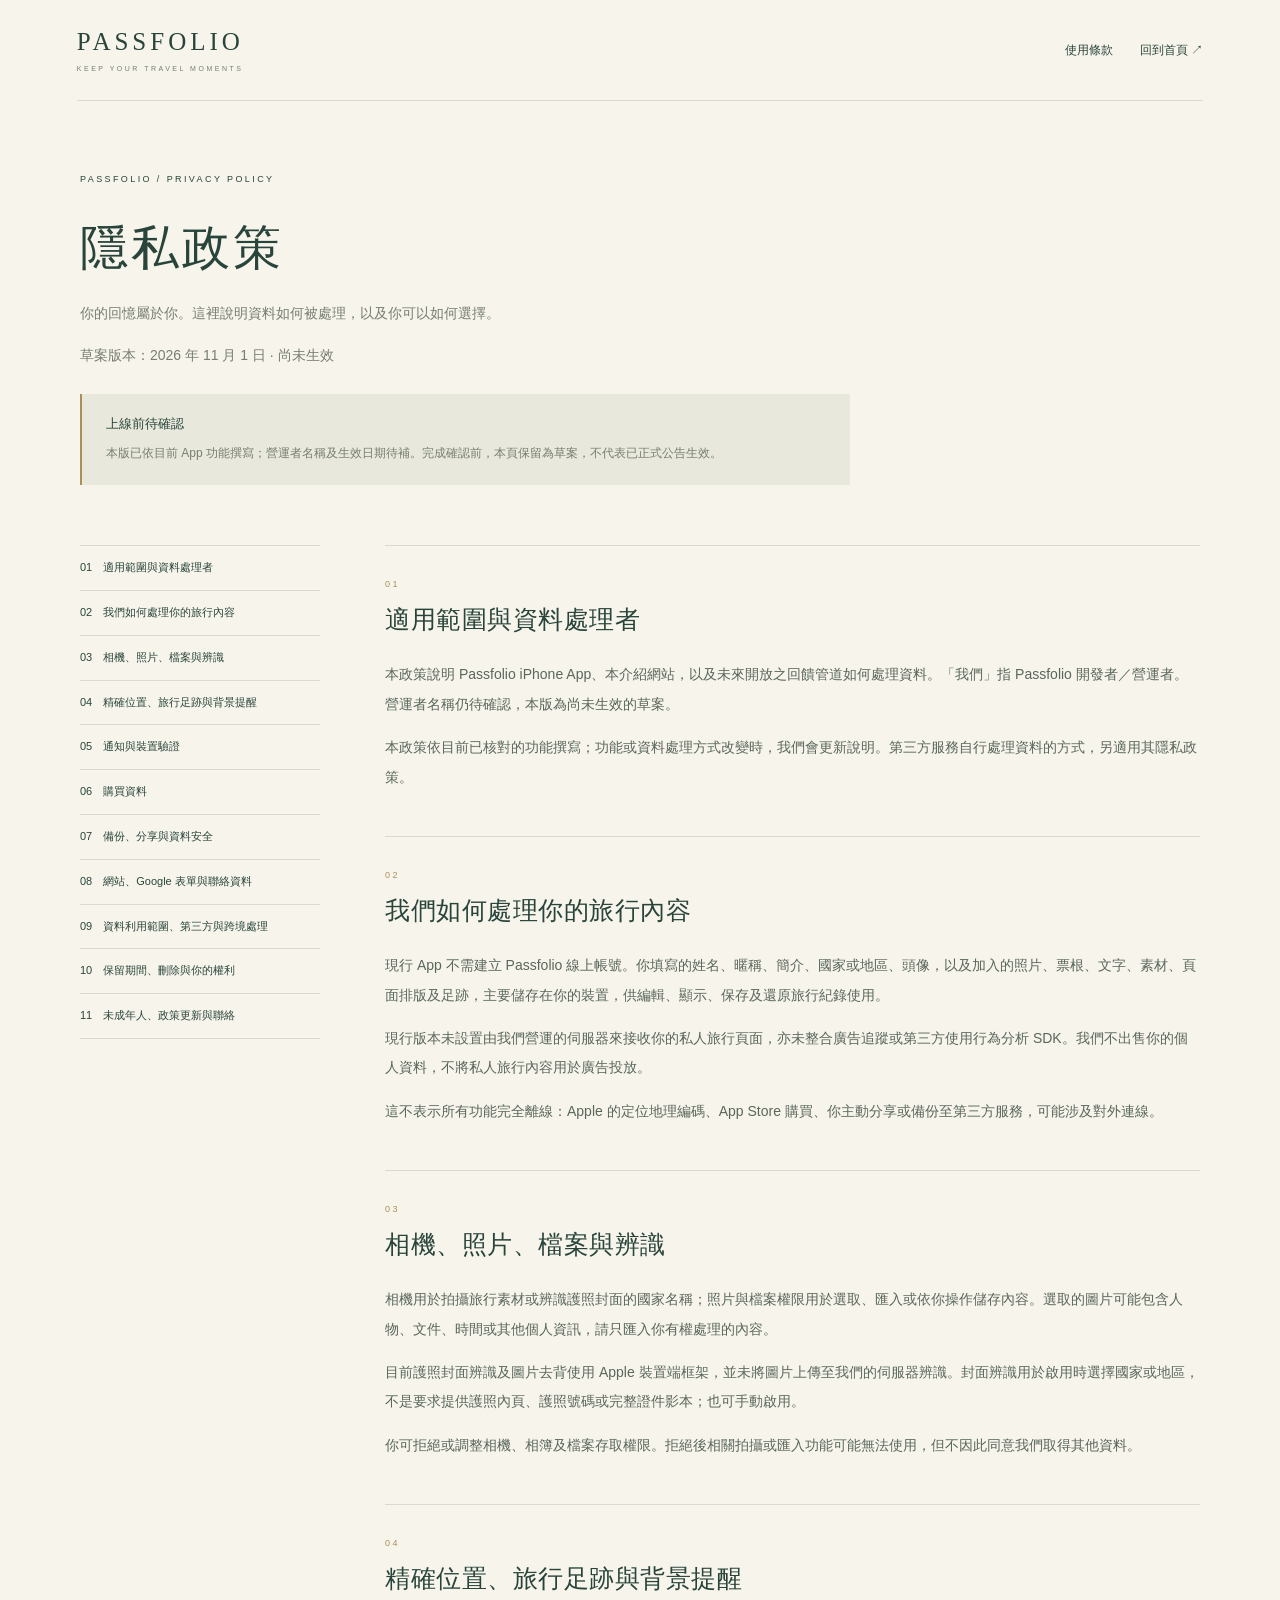
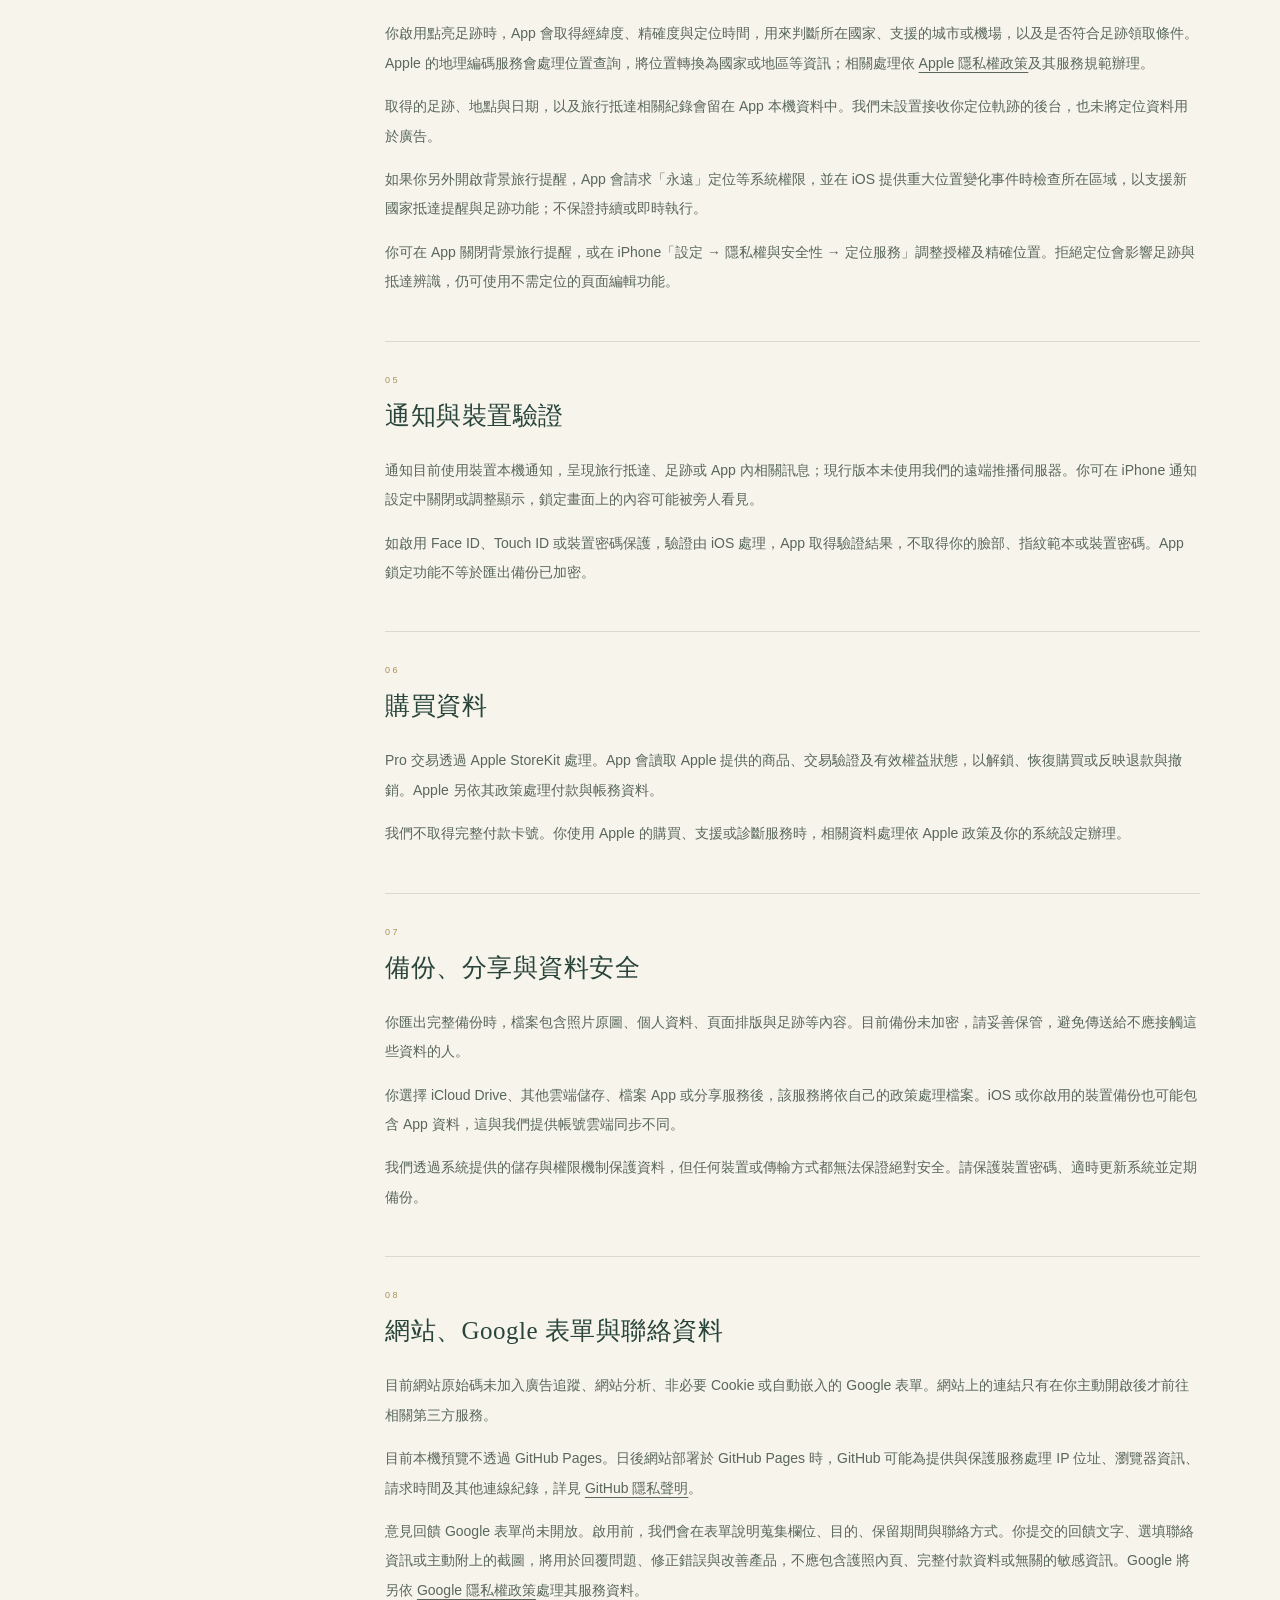
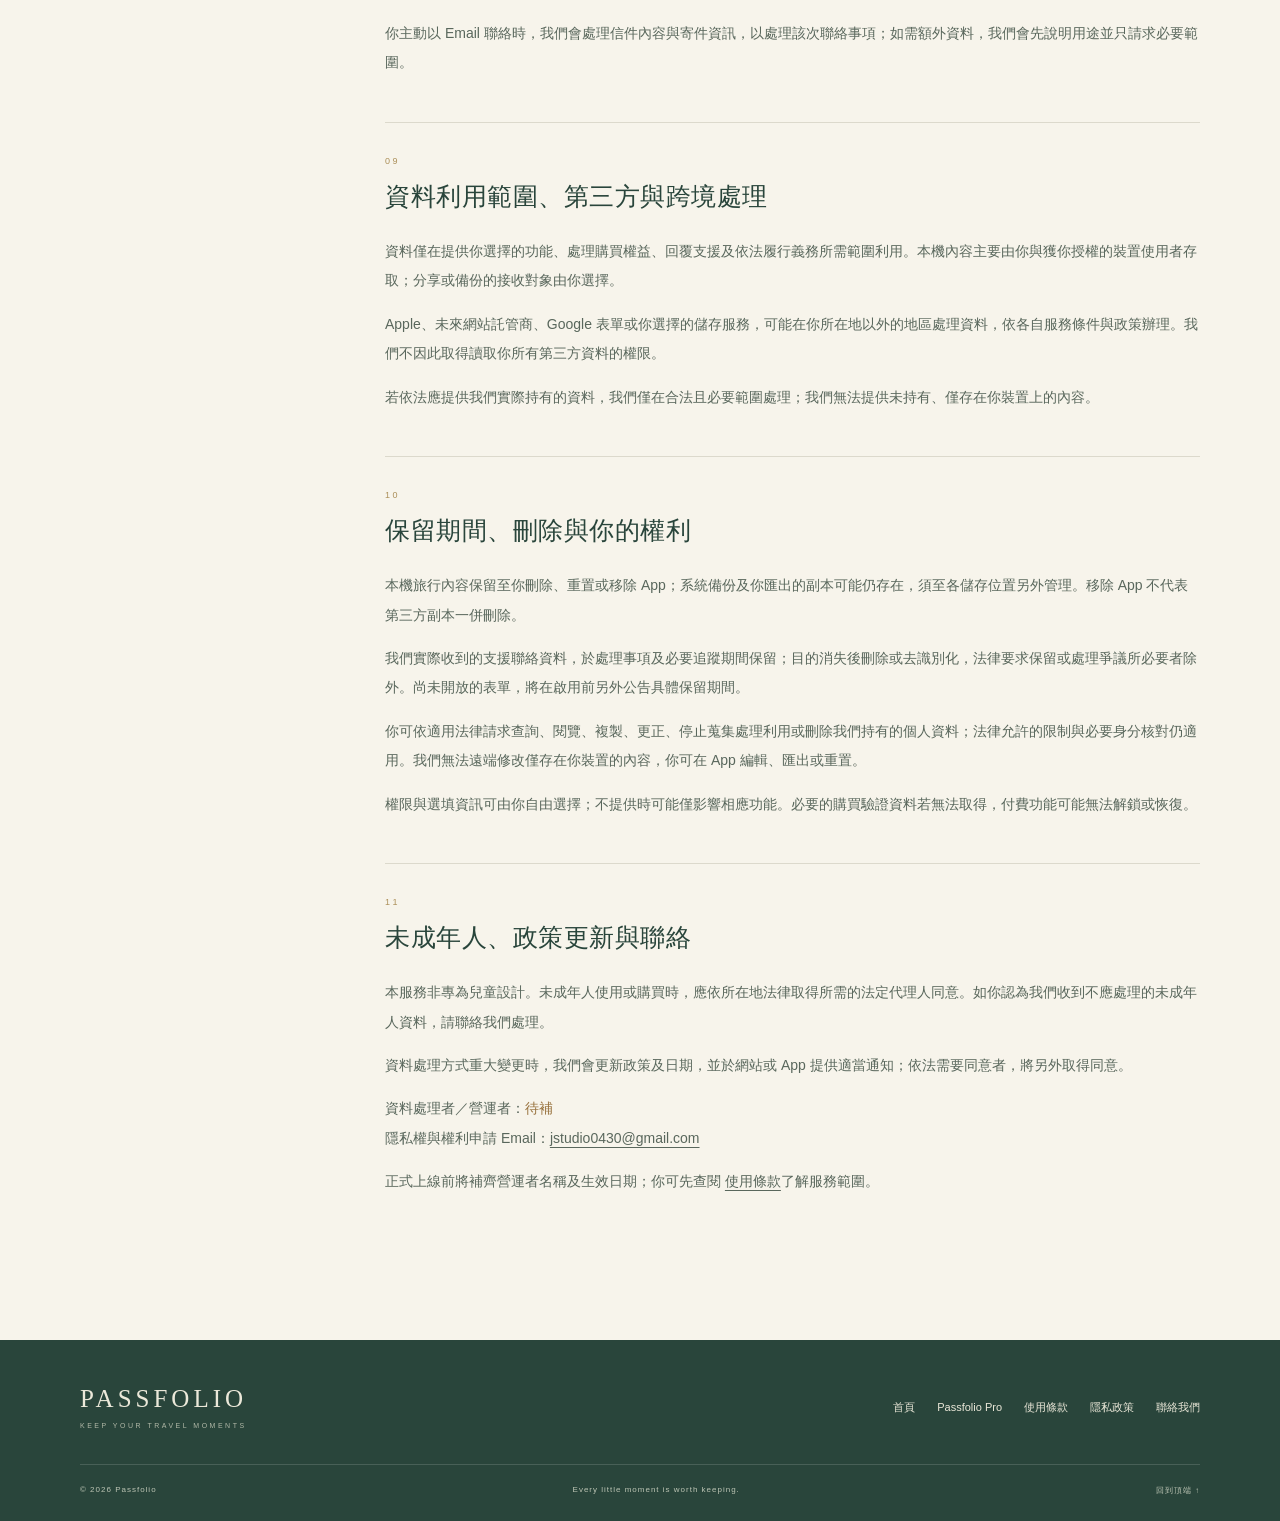
==== privacy.html @ 8fe80a7d "Add files via upload" ====
<!doctype html><html lang="zh-Hant"><head><meta charset="utf-8"><meta name="viewport" content="width=device-width,initial-scale=1"><meta name="robots" content="noindex"><meta name="description" content="你的回憶屬於你。這裡說明資料如何被處理，以及你可以如何選擇。"><title>隱私政策 — Passfolio</title><link rel="icon" href="assets/icon.png"><link rel="stylesheet" href="styles.css"></head><body><a class="skip" href="#main">跳至主要內容</a><header class="site-header"><a class="wordmark" href="index.html">PASSFOLIO<small>KEEP YOUR TRAVEL MOMENTS</small></a><nav aria-label="主要導覽"><a href="terms.html">使用條款</a><a href="index.html">回到首頁 ↗</a></nav></header><main id="main" class="policy wrap"><div class="policy-intro"><p class="eyebrow">PASSFOLIO / PRIVACY POLICY</p><h1>隱私政策</h1><p>你的回憶屬於你。這裡說明資料如何被處理，以及你可以如何選擇。</p><p class="policy-date">草案版本：2026 年 11 月 1 日 · 尚未生效</p><div class="policy-status"><strong>上線前待確認</strong><p>本版已依目前 App 功能撰寫；營運者名稱及生效日期待補。完成確認前，本頁保留為草案，不代表已正式公告生效。</p></div></div><div class="policy-layout"><aside><nav aria-label="本頁目錄"><a href="#s1">01　適用範圍與資料處理者</a><a href="#s2">02　我們如何處理你的旅行內容</a><a href="#s3">03　相機、照片、檔案與辨識</a><a href="#s4">04　精確位置、旅行足跡與背景提醒</a><a href="#s5">05　通知與裝置驗證</a><a href="#s6">06　購買資料</a><a href="#s7">07　備份、分享與資料安全</a><a href="#s8">08　網站、Google 表單與聯絡資料</a><a href="#s9">09　資料利用範圍、第三方與跨境處理</a><a href="#s10">10　保留期間、刪除與你的權利</a><a href="#s11">11　未成年人、政策更新與聯絡</a></nav></aside><div><section id="s1" class="policy-section"><p class="eyebrow">01</p><h2>適用範圍與資料處理者</h2><p>本政策說明 Passfolio iPhone App、本介紹網站，以及未來開放之回饋管道如何處理資料。「我們」指 Passfolio 開發者／營運者。營運者名稱仍待確認，本版為尚未生效的草案。</p><p>本政策依目前已核對的功能撰寫；功能或資料處理方式改變時，我們會更新說明。第三方服務自行處理資料的方式，另適用其隱私政策。</p></section><section id="s2" class="policy-section"><p class="eyebrow">02</p><h2>我們如何處理你的旅行內容</h2><p>現行 App 不需建立 Passfolio 線上帳號。你填寫的姓名、暱稱、簡介、國家或地區、頭像，以及加入的照片、票根、文字、素材、頁面排版及足跡，主要儲存在你的裝置，供編輯、顯示、保存及還原旅行紀錄使用。</p><p>現行版本未設置由我們營運的伺服器來接收你的私人旅行頁面，亦未整合廣告追蹤或第三方使用行為分析 SDK。我們不出售你的個人資料，不將私人旅行內容用於廣告投放。</p><p>這不表示所有功能完全離線：Apple 的定位地理編碼、App Store 購買、你主動分享或備份至第三方服務，可能涉及對外連線。</p></section><section id="s3" class="policy-section"><p class="eyebrow">03</p><h2>相機、照片、檔案與辨識</h2><p>相機用於拍攝旅行素材或辨識護照封面的國家名稱；照片與檔案權限用於選取、匯入或依你操作儲存內容。選取的圖片可能包含人物、文件、時間或其他個人資訊，請只匯入你有權處理的內容。</p><p>目前護照封面辨識及圖片去背使用 Apple 裝置端框架，並未將圖片上傳至我們的伺服器辨識。封面辨識用於啟用時選擇國家或地區，不是要求提供護照內頁、護照號碼或完整證件影本；也可手動啟用。</p><p>你可拒絕或調整相機、相簿及檔案存取權限。拒絕後相關拍攝或匯入功能可能無法使用，但不因此同意我們取得其他資料。</p></section><section id="s4" class="policy-section"><p class="eyebrow">04</p><h2>精確位置、旅行足跡與背景提醒</h2><p>你啟用點亮足跡時，App 會取得經緯度、精確度與定位時間，用來判斷所在國家、支援的城市或機場，以及是否符合足跡領取條件。Apple 的地理編碼服務會處理位置查詢，將位置轉換為國家或地區等資訊；相關處理依 <a href="https://www.apple.com/legal/privacy/">Apple 隱私權政策</a>及其服務規範辦理。</p><p>取得的足跡、地點與日期，以及旅行抵達相關紀錄會留在 App 本機資料中。我們未設置接收你定位軌跡的後台，也未將定位資料用於廣告。</p><p>如果你另外開啟背景旅行提醒，App 會請求「永遠」定位等系統權限，並在 iOS 提供重大位置變化事件時檢查所在區域，以支援新國家抵達提醒與足跡功能；不保證持續或即時執行。</p><p>你可在 App 關閉背景旅行提醒，或在 iPhone「設定 → 隱私權與安全性 → 定位服務」調整授權及精確位置。拒絕定位會影響足跡與抵達辨識，仍可使用不需定位的頁面編輯功能。</p></section><section id="s5" class="policy-section"><p class="eyebrow">05</p><h2>通知與裝置驗證</h2><p>通知目前使用裝置本機通知，呈現旅行抵達、足跡或 App 內相關訊息；現行版本未使用我們的遠端推播伺服器。你可在 iPhone 通知設定中關閉或調整顯示，鎖定畫面上的內容可能被旁人看見。</p><p>如啟用 Face ID、Touch ID 或裝置密碼保護，驗證由 iOS 處理，App 取得驗證結果，不取得你的臉部、指紋範本或裝置密碼。App 鎖定功能不等於匯出備份已加密。</p></section><section id="s6" class="policy-section"><p class="eyebrow">06</p><h2>購買資料</h2><p>Pro 交易透過 Apple StoreKit 處理。App 會讀取 Apple 提供的商品、交易驗證及有效權益狀態，以解鎖、恢復購買或反映退款與撤銷。Apple 另依其政策處理付款與帳務資料。</p><p>我們不取得完整付款卡號。你使用 Apple 的購買、支援或診斷服務時，相關資料處理依 Apple 政策及你的系統設定辦理。</p></section><section id="s7" class="policy-section"><p class="eyebrow">07</p><h2>備份、分享與資料安全</h2><p>你匯出完整備份時，檔案包含照片原圖、個人資料、頁面排版與足跡等內容。目前備份未加密，請妥善保管，避免傳送給不應接觸這些資料的人。</p><p>你選擇 iCloud Drive、其他雲端儲存、檔案 App 或分享服務後，該服務將依自己的政策處理檔案。iOS 或你啟用的裝置備份也可能包含 App 資料，這與我們提供帳號雲端同步不同。</p><p>我們透過系統提供的儲存與權限機制保護資料，但任何裝置或傳輸方式都無法保證絕對安全。請保護裝置密碼、適時更新系統並定期備份。</p></section><section id="s8" class="policy-section"><p class="eyebrow">08</p><h2>網站、Google 表單與聯絡資料</h2><p>目前網站原始碼未加入廣告追蹤、網站分析、非必要 Cookie 或自動嵌入的 Google 表單。網站上的連結只有在你主動開啟後才前往相關第三方服務。</p><p>目前本機預覽不透過 GitHub Pages。日後網站部署於 GitHub Pages 時，GitHub 可能為提供與保護服務處理 IP 位址、瀏覽器資訊、請求時間及其他連線紀錄，詳見 <a href="https://docs.github.com/en/site-policy/privacy-policies/github-general-privacy-statement">GitHub 隱私聲明</a>。</p><p>意見回饋 Google 表單尚未開放。啟用前，我們會在表單說明蒐集欄位、目的、保留期間與聯絡方式。你提交的回饋文字、選填聯絡資訊或主動附上的截圖，將用於回覆問題、修正錯誤與改善產品，不應包含護照內頁、完整付款資料或無關的敏感資訊。Google 將另依 <a href="https://policies.google.com/privacy">Google 隱私權政策</a>處理其服務資料。</p><p>你主動以 Email 聯絡時，我們會處理信件內容與寄件資訊，以處理該次聯絡事項；如需額外資料，我們會先說明用途並只請求必要範圍。</p></section><section id="s9" class="policy-section"><p class="eyebrow">09</p><h2>資料利用範圍、第三方與跨境處理</h2><p>資料僅在提供你選擇的功能、處理購買權益、回覆支援及依法履行義務所需範圍利用。本機內容主要由你與獲你授權的裝置使用者存取；分享或備份的接收對象由你選擇。</p><p>Apple、未來網站託管商、Google 表單或你選擇的儲存服務，可能在你所在地以外的地區處理資料，依各自服務條件與政策辦理。我們不因此取得讀取你所有第三方資料的權限。</p><p>若依法應提供我們實際持有的資料，我們僅在合法且必要範圍處理；我們無法提供未持有、僅存在你裝置上的內容。</p></section><section id="s10" class="policy-section"><p class="eyebrow">10</p><h2>保留期間、刪除與你的權利</h2><p>本機旅行內容保留至你刪除、重置或移除 App；系統備份及你匯出的副本可能仍存在，須至各儲存位置另外管理。移除 App 不代表第三方副本一併刪除。</p><p>我們實際收到的支援聯絡資料，於處理事項及必要追蹤期間保留；目的消失後刪除或去識別化，法律要求保留或處理爭議所必要者除外。尚未開放的表單，將在啟用前另外公告具體保留期間。</p><p>你可依適用法律請求查詢、閱覽、複製、更正、停止蒐集處理利用或刪除我們持有的個人資料；法律允許的限制與必要身分核對仍適用。我們無法遠端修改僅存在你裝置的內容，你可在 App 編輯、匯出或重置。</p><p>權限與選填資訊可由你自由選擇；不提供時可能僅影響相應功能。必要的購買驗證資料若無法取得，付費功能可能無法解鎖或恢復。</p></section><section id="s11" class="policy-section"><p class="eyebrow">11</p><h2>未成年人、政策更新與聯絡</h2><p>本服務非專為兒童設計。未成年人使用或購買時，應依所在地法律取得所需的法定代理人同意。如你認為我們收到不應處理的未成年人資料，請聯絡我們處理。</p><p>資料處理方式重大變更時，我們會更新政策及日期，並於網站或 App 提供適當通知；依法需要同意者，將另外取得同意。</p><p>資料處理者／營運者：<strong class="pending">待補</strong><br>隱私權與權利申請 Email：<a href="mailto:jstudio0430@gmail.com">jstudio0430@gmail.com</a></p><p>正式上線前將補齊營運者名稱及生效日期；你可先查閱 <a href="terms.html">使用條款</a>了解服務範圍。</p></section></div></div></main><footer><div class="footer-top wrap"><a class="wordmark" href="index.html">PASSFOLIO<small>KEEP YOUR TRAVEL MOMENTS</small></a><nav aria-label="頁尾導覽"><a href="index.html">首頁</a><a href="pro.html">Passfolio Pro</a><a href="terms.html">使用條款</a><a href="privacy.html">隱私政策</a><a href="mailto:jstudio0430@gmail.com">聯絡我們</a></nav></div><div class="footer-bottom wrap"><span>© 2026 Passfolio</span><span>Every little moment is worth keeping.</span><a href="#">回到頂端 ↑</a></div></footer></body></html>
---- styles.css ----
:root{--paper:#f7f4eb;--ink:#29453b;--muted:#777e72;--gold:#ac905a;--line:#dcd9cc;--wash:#e8e8dc}*{box-sizing:border-box}html{scroll-behavior:smooth;scroll-padding-top:30px}body{margin:0;background:var(--paper);color:var(--ink);font-family:-apple-system,BlinkMacSystemFont,"PingFang TC","Noto Sans TC",sans-serif;-webkit-font-smoothing:antialiased}a{color:inherit;text-decoration:none}button{font:inherit;cursor:pointer}a:focus-visible,button:focus-visible{outline:2px solid var(--gold);outline-offset:6px}img{max-width:100%;display:block}h1,h2,h3,p{margin-top:0}h1,h2{font-family:"Songti TC","Noto Serif TC",serif;font-weight:500}h1{font-size:clamp(42px,4.8vw,68px);line-height:1.5;letter-spacing:3px;margin-bottom:25px}h2{font-size:40px;line-height:1.6;letter-spacing:2px}h3{font-size:19px;line-height:1.6;font-weight:500}p{line-height:2}.wrap{width:min(1120px,88%);margin-inline:auto}.site-header{width:min(1280px,88%);margin:auto;padding:28px 0;display:flex;justify-content:space-between;align-items:center;border-bottom:1px solid var(--line);gap:20px}.wordmark{font:25px Georgia,serif;letter-spacing:4px;white-space:nowrap}.wordmark small{display:block;font:7px Arial;letter-spacing:2.5px;margin-top:9px;color:var(--muted)}nav{display:flex;gap:27px;align-items:center;font-size:12px}.pill{border:1px solid #a3ad9b;border-radius:30px;padding:12px 19px}.gold{color:var(--gold)}.hero{display:grid;grid-template-columns:1.03fr 1fr;gap:45px;align-items:center;min-height:760px;padding-block:55px 75px}.eyebrow{font-size:9px;font-weight:500;letter-spacing:2.4px;line-height:1.8;margin-bottom:25px}.underline{position:relative;white-space:nowrap}.underline:after{content:"";position:absolute;left:0;right:0;bottom:-1px;height:8px;border-top:1px solid var(--gold);border-bottom:1px solid #ac905a55;border-radius:50%;transform:rotate(-2deg)}.lead{font-size:18px;line-height:1.9;letter-spacing:.7px;margin-bottom:20px}.body-copy{font-size:13px;color:var(--muted);line-height:2.1}.hero-actions{display:flex;align-items:center;gap:25px;margin-top:30px}.button{display:inline-flex;gap:25px;justify-content:center;align-items:center;background:var(--ink);color:#fcf8e9;border:1px solid #516b59;border-radius:8px;padding:17px 25px;font-size:14px;transition:transform .2s,background .2s}.button:hover{background:#3a5b4b;transform:translateY(-2px)}.quiet-link{font-size:12px;color:var(--muted)}.fine{font-size:8px;letter-spacing:1px;color:var(--muted);margin-top:20px}.hero-visual{position:relative;min-height:620px;display:flex;align-items:center;justify-content:center}.arch{position:absolute;inset:40px 10px 45px;background:#e5e6d9;border-radius:48% 48% 4px 4px}.hero-phone{position:relative;width:245px;border-radius:33px;overflow:hidden;border:5px solid #4e584c;box-shadow:17px 30px 40px #293c2e22;transform:rotate(5deg)}.hero-phone img{width:100%}.memory-note{position:absolute;background:#fcf9ee;box-shadow:0 15px 25px #293c2e16;padding:22px;bottom:60px;left:-15px;transform:rotate(-9deg)}.memory-note:before{content:"";position:absolute;background:#d6c4a480;width:70px;height:20px;top:-10px;left:48px;transform:rotate(4deg)}.memory-note>span{font-size:7px;letter-spacing:2px;color:var(--gold)}.memory-note p{font-family:"Songti TC",serif;line-height:1.8;font-size:20px;margin:14px 0}.memory-note small{font-size:6px;letter-spacing:1.2px;color:var(--muted)}.souvenir-stamp{position:absolute;right:-20px;top:65px;border:3px double #9c745c;outline:1px dashed #9c745c;outline-offset:5px;border-radius:50%;width:126px;height:126px;display:flex;flex-direction:column;align-items:center;justify-content:center;transform:rotate(15deg);color:#9c745c;background:#f7f4ebdf;font-size:27px}.souvenir-stamp b{font:9px Georgia;margin:6px 0;letter-spacing:1px}.souvenir-stamp small{font-size:6px;letter-spacing:1px}.handwritten{font:italic 19px Georgia;color:#8a8469;transform:rotate(-7deg)}.hero-visual>.handwritten{position:absolute;bottom:-5px;right:5px}.ribbon{display:flex;justify-content:space-between;gap:20px;border-block:1px solid var(--line);padding:23px 6%;font-size:9px;letter-spacing:1.6px;color:var(--muted)}.story{text-align:center;padding-block:100px 60px}.story h2{margin-bottom:25px}.story>p:not(.eyebrow){font-size:13px;color:var(--muted);line-height:2.2}.story-star{color:var(--gold);display:block;font-size:33px;margin:30px 0}.features{padding-block:30px 90px}.section-heading{text-align:center;margin-bottom:60px}.section-heading h2{margin-bottom:15px}.feature-editor{display:grid;grid-template-columns:1fr 1fr;gap:95px;align-items:center}.screenshot-stage{position:relative;min-height:630px;background:var(--wash);display:flex;justify-content:center;align-items:center;border-radius:50% 50% 4px 4px}.phone{width:245px;border:5px solid #4e584c;overflow:hidden;border-radius:32px;box-shadow:16px 25px 35px #293c2e20;transform:rotate(-5deg)}.stage-label{position:absolute;top:30px;font-size:7px;letter-spacing:2px;color:var(--muted)}.screenshot-stage .handwritten{position:absolute;bottom:24px;right:-15px}.feature-list article{display:flex;gap:23px;border-top:1px solid var(--line);padding:25px 0}.feature-icon{font:22px Georgia;width:30px;flex-shrink:0;color:var(--gold)}.feature-list .eyebrow{font-size:7px;margin-bottom:8px}.feature-list h3{margin-bottom:10px}.feature-list article p:last-child{font-size:12px;line-height:2;color:var(--muted);margin:0}.footprints{background:#e9eadd;padding:80px 0}.footprint-layout{display:grid;grid-template-columns:1fr 1fr;gap:65px;align-items:center}.footprint-layout h2{margin-bottom:25px}.place-types{display:flex;gap:25px;font-size:12px;margin:25px 0}.footnote{font-size:9px;color:var(--muted)}.footprint-art{min-height:380px;position:relative}.route-line{position:absolute;inset:25px;border:1px dashed #a8ad94;border-radius:50%;transform:rotate(-30deg)}.place-stamp{position:absolute;border:3px double currentColor;border-radius:12px;padding:20px 25px;display:grid;gap:9px;text-align:center;background:#f7f4ebaa}.place-stamp small{font-size:7px;letter-spacing:2px}.place-stamp b{font:26px Georgia;letter-spacing:4px}.place-stamp span{font-size:9px}.country{color:#557666;top:10px;left:10px;transform:rotate(-9deg)}.city{color:#a5765c;bottom:15px;left:40px;transform:rotate(7deg)}.airport-ticket{position:absolute;right:0;top:125px;background:#e2dced;box-shadow:5px 9px 15px #34423512;border-radius:9px;padding:17px 23px;transform:rotate(12deg);width:215px}.airport-ticket>span{font-size:7px;letter-spacing:1px}.airport-ticket>b{font:bold 53px Arial;display:block;letter-spacing:4px;margin:10px 0}.airport-ticket p{font-size:10px;margin:0}.barcode{position:absolute;width:30px;height:60px;right:20px;top:43px;background:repeating-linear-gradient(90deg,#253a30 0 1px,transparent 1px 3px,#253a30 3px 5px,transparent 5px 6px)}.demo-label{position:absolute;bottom:-15px;right:0;font-size:8px;color:var(--muted)}.pro-teaser{padding-block:95px;display:grid;grid-template-columns:1fr 1fr;gap:95px;align-items:center}.text-link{display:inline-block;font-size:13px;border-bottom:1px solid var(--ink);padding:10px 0}.text-link>span{margin-left:30px}.pro-summary{padding:40px;background:#efebdf;border:1px solid #ded4ba;border-radius:6px;position:relative}.big-star{position:absolute;right:30px;top:25px;color:var(--gold);font-size:48px}.pro-summary h3{font:30px Georgia}.pro-summary ul{list-style:none;margin:25px 0;padding:0}.pro-summary li{border-top:1px solid #d8d0bb;padding:17px 0;font-size:13px}.pro-summary li>span{font:italic 12px Georgia;color:var(--gold);margin-right:20px}.pro-summary>p{font-size:10px;color:var(--muted);margin:0}.closing-quote{text-align:center;padding:60px 15px;background:#eeeee4}.closing-quote p{font:25px/2 "Songti TC",serif;letter-spacing:2px}.closing-quote>span{font-size:8px;letter-spacing:3px;color:var(--muted)}.download{text-align:center;padding-block:80px}.download>img{width:90px;margin:0 auto 25px}.download h2{margin-bottom:20px}.download>p:not(.eyebrow):not(.fine){font-size:13px;color:var(--muted)}.store-button{gap:20px;text-align:left}.store-button small{display:block;font-size:9px;letter-spacing:.5px;margin-bottom:7px}.feedback{display:flex;justify-content:space-between;align-items:center;gap:30px;border-block:1px solid var(--line);padding-block:35px;margin-bottom:65px}.feedback .eyebrow{margin-bottom:12px}.feedback h3{margin-bottom:10px}.feedback p:last-child{font-size:12px;color:var(--muted);margin-bottom:0}.feedback>.text-link{white-space:nowrap}footer{background:var(--ink);color:#ebe8d9;padding-block:45px 25px}.footer-top{display:flex;justify-content:space-between;align-items:center;gap:25px}.footer-top .wordmark small{color:#b2b9a8}.footer-top nav{font-size:11px;gap:22px}.footer-bottom{border-top:1px solid #ffffff25;margin-top:35px;padding-top:20px;display:flex;justify-content:space-between;gap:20px;font-size:8px;letter-spacing:1px;color:#bdc5b5}.skip{position:absolute;left:20px;top:-60px;background:var(--ink);color:white;padding:12px;z-index:10}.skip:focus{top:10px}dialog{background:var(--paper);color:var(--ink);border:1px solid var(--line);border-radius:12px;max-width:450px;width:calc(100% - 40px);padding:40px}dialog::backdrop{background:#20392d77;backdrop-filter:blur(5px)}dialog h2{font-size:26px}dialog>p:not(.eyebrow){font-size:13px;color:var(--muted)}.dialog-close{position:absolute;top:10px;right:15px;border:0;background:none;font-size:27px;color:var(--ink)}.pro-hero{display:grid;grid-template-columns:1.1fr 1fr;gap:80px;align-items:center;padding-block:80px}.pro-hero h1{font-size:55px}.pro-visual{padding:40px 0;background:var(--wash);border-radius:48% 48% 6px 6px;display:flex;justify-content:center}.pro-visual .phone{width:235px;transform:rotate(4deg)}.pro-details{padding-block:40px 80px}.pro-details article{display:grid;grid-template-columns:70px 1fr 1fr;border-top:1px solid var(--line);padding:35px 0;gap:30px}.pro-details article>span{font:italic 25px Georgia;color:var(--gold)}.pro-details h2{font-size:26px}.pro-details p{font-size:13px;color:var(--muted)}.comparison{padding-bottom:80px}.comparison h2{font-size:31px}.table-scroll{overflow-x:auto}table{width:100%;border-collapse:collapse;min-width:480px;text-align:left;font-size:13px}th,td{padding:20px;border-bottom:1px solid var(--line)}th{font-weight:500;background:var(--wash)}td:last-child{color:var(--ink);background:#ece8da66}.plan-note{font-size:11px;color:var(--muted);margin-top:20px}.legal{max-width:780px;padding-block:80px 120px;min-height:65vh}.legal h1{font-size:43px}.legal h2{font-size:24px}.legal p{font-size:14px;color:var(--muted)}.legal .status{padding:20px;background:var(--wash);border-left:2px solid var(--gold);margin-bottom:35px}
@media(max-width:1000px){nav{gap:16px}.site-header nav>a:first-child{display:none}.hero{gap:25px}.hero-phone{width:215px}.hero-visual{min-height:565px}.memory-note{left:-10px;padding:18px}.souvenir-stamp{right:-10px;width:110px;height:110px}.feature-editor,.pro-teaser{gap:50px}.screenshot-stage{min-height:580px}.phone{width:220px}.footprint-layout{gap:30px}.pro-hero{gap:40px}}
@media(max-width:700px){.wrap,.site-header{width:86%}.site-header{padding-block:23px}.wordmark{font-size:20px;letter-spacing:3px}.wordmark small{font-size:6px;letter-spacing:1.4px}.site-header nav>a{display:none}.site-header nav>a[href="pro.html"],.site-header nav>a[href="index.html"]{display:block;font-size:11px}.site-header nav .pill{display:block;padding:9px 12px;font-size:10px}.hero{display:flex;flex-direction:column;padding-block:50px 30px;gap:15px}.hero-copy{width:100%}h1{font-size:43px;letter-spacing:1px;margin-bottom:25px}.eyebrow{font-size:8px;letter-spacing:1.6px;margin-bottom:22px}.lead{font-size:16px}.body-copy{font-size:12px}.hero-actions{gap:23px}.hero-visual{width:100%;min-height:570px;margin-top:10px}.hero-phone{width:216px}.arch{inset:30px 0 35px}.memory-note{bottom:48px;left:-9px;padding:17px}.memory-note p{font-size:17px}.memory-note>span{font-size:6px}.memory-note small{font-size:5px}.souvenir-stamp{right:-9px;top:46px;width:93px;height:93px}.souvenir-stamp b{font-size:7px}.souvenir-stamp small{font-size:5px}.hero-visual>.handwritten{font-size:16px;bottom:-4px;right:0}.ribbon{padding:20px 7%;font-size:8px;line-height:1.7;gap:15px}.ribbon span:last-child{display:none}.ribbon span:first-child{max-width:120px}.story{padding-block:65px 30px}h2{font-size:31px}.story>p:not(.eyebrow){font-size:12px}.feature-editor{grid-template-columns:1fr;gap:40px}.features{padding-block:20px 60px}.section-heading{margin-bottom:35px}.screenshot-stage{min-height:580px}.screenshot-stage .handwritten{right:0;font-size:17px}.feature-list article{padding:25px 0;gap:20px}.feature-list h3{font-size:18px}.footprints{padding:60px 0}.footprint-layout{grid-template-columns:1fr;gap:35px}.footprint-art{min-height:345px}.place-stamp{padding:17px 20px}.place-stamp b{font-size:22px}.country{left:0}.city{left:5px}.airport-ticket{right:0;top:120px;width:190px;padding:15px}.airport-ticket>b{font-size:47px}.barcode{right:14px;width:25px;height:50px}.place-types{gap:22px;font-size:11px}.pro-teaser{padding-block:65px;grid-template-columns:1fr;gap:35px}.pro-summary{padding:30px}.closing-quote p{font-size:20px;letter-spacing:1px}.download{padding-block:65px}.download>p:not(.eyebrow):not(.fine){font-size:12px}.feedback{align-items:flex-start;flex-direction:column;gap:15px;margin-bottom:45px}.feedback h3{font-size:17px}.feedback p:last-child{font-size:11px}.footer-top{align-items:flex-start;flex-direction:column;gap:25px}.footer-top nav{font-size:10px;gap:18px;flex-wrap:wrap}.footer-bottom{flex-wrap:wrap;font-size:7px}.footer-bottom>span:nth-child(2){display:none}.pro-hero{grid-template-columns:1fr;gap:35px;padding-block:50px}.pro-hero h1{font-size:41px}.pro-visual{padding-block:35px}.pro-details{padding-block:20px 50px}.pro-details article{grid-template-columns:35px 1fr;gap:12px;padding-block:25px}.pro-details article>p{grid-column:2;margin:0}.pro-details h2{font-size:24px;margin-bottom:5px}.comparison h2{font-size:27px}.legal{padding-block:50px 80px}.legal h1{font-size:35px}}
@media(prefers-reduced-motion:reduce){html{scroll-behavior:auto}*{transition:none!important}}
.footprint-art{overflow:hidden}
@media(max-width:700px){.site-header nav .pill{display:none}.site-header nav{flex-shrink:0}.site-header nav>a[href="pro.html"]{white-space:nowrap}.hero-visual>.handwritten{font-size:15px}}
.policy{padding-block:70px 100px}.policy-intro{max-width:770px;margin-bottom:60px}.policy-intro h1{font-size:48px;margin-bottom:15px}.policy-intro>p:not(.eyebrow){font-size:14px;color:var(--muted)}.policy-intro .policy-date{font-size:11px}.policy-status{background:var(--wash);padding:20px 24px;border-left:2px solid var(--gold);margin-top:25px}.policy-status>strong{font-size:13px;font-weight:500}.policy-status>p{font-size:12px;color:var(--muted);margin:8px 0 0}.policy-layout{display:grid;grid-template-columns:240px minmax(0,1fr);gap:65px}.policy-layout aside nav{position:sticky;top:30px;display:flex;align-items:stretch;flex-direction:column;gap:0;border-top:1px solid var(--line)}.policy-layout aside a{font-size:11px;padding:12px 0;border-bottom:1px solid var(--line);line-height:1.8}.policy-section{border-top:1px solid var(--line);padding:30px 0;scroll-margin-top:25px}.policy-section .eyebrow{color:var(--gold);margin-bottom:8px}.policy-section h2{font-size:25px;letter-spacing:.5px;margin-bottom:20px}.policy-section>p:not(.eyebrow){font-size:14px;line-height:2.1;color:#59675c;overflow-wrap:anywhere}.policy-section a{text-decoration:underline;text-underline-offset:4px}.pending{color:#98723e;font-weight:500}@media(max-width:800px){.policy-layout{grid-template-columns:1fr;gap:30px}.policy-layout aside nav{position:static;display:grid;grid-template-columns:1fr 1fr;column-gap:20px}.policy{padding-block:45px 70px}.policy-intro{margin-bottom:35px}.policy-intro h1{font-size:38px}.policy-section h2{font-size:23px}.policy-section>p:not(.eyebrow){font-size:13px}.policy .policy-status{padding:18px}.policy-layout aside a{font-size:10px}}@media print{.site-header,.policy-layout aside,footer,.skip{display:none}.policy-layout{display:block}.policy{width:100%;padding:0}.policy-section{break-inside:avoid}.policy-section a{color:inherit}}
/* Product reading hierarchy: concise content, consistent actions. */
.product-home h1{font-size:54px;line-height:1.45;letter-spacing:2px}.product-home h2{font-size:32px;line-height:1.5;letter-spacing:1px}.product-home h3{font-size:21px}.product-home .lead{font-size:18px;line-height:1.9}.product-home .body-copy,.feature-overview p{font-size:16px;line-height:1.9}.product-label{font-size:14px;color:#657363;letter-spacing:.7px;margin-bottom:18px}.availability{font-size:13px;color:var(--muted);margin-top:17px}.secondary-button{display:inline-flex;align-items:center;justify-content:center;gap:12px;border:1px solid #8e9e8d;border-radius:8px;padding:15px 21px;font-size:14px;line-height:1.5;background:#ffffff30;color:var(--ink);transition:background .2s,transform .2s}.secondary-button:hover{background:#e7e9dd;transform:translateY(-2px)}.product-home .button{font-size:15px;padding:16px 23px}.product-home .site-header nav>a:not(.pill),.product-home footer nav a,.product-home .footer-bottom>a{text-decoration:underline;text-underline-offset:5px}.product-home .hero{min-height:670px;padding-block:35px 45px}.product-home .hero-visual{min-height:560px}.product-home .hero-phone{width:220px}.product-home .hero-actions{gap:12px;flex-wrap:wrap}.product-home .features{padding-block:55px 70px;border-top:1px solid var(--line)}.product-home .section-heading{text-align:left;margin-bottom:30px}.feature-overview{display:grid;grid-template-columns:repeat(3,1fr);gap:30px;margin-bottom:65px}.feature-overview article{padding:24px 0 16px;border-top:2px solid #aab39c}.feature-overview article>span{font:italic 16px Georgia;color:var(--gold)}.feature-overview h3{margin:15px 0 12px}.feature-overview p{color:var(--muted);margin-bottom:0}.product-home .feature-editor{gap:70px}.product-home .screenshot-stage{min-height:570px}.product-home .feature-list .detail-title{font-size:29px;line-height:1.6;font-family:"Songti TC",serif;font-weight:500}.simple-list{padding-left:20px;font-size:15px;line-height:2.3;color:#596b5c}.product-home .footnote,.product-home .demo-label{font-size:12px}.product-home .place-types{font-size:15px}.product-home .pro-teaser{gap:60px;padding-block:70px}.product-home .pro-summary h3{font-size:26px}.product-home .pro-summary li{font-size:16px}.product-home .pro-summary>p{font-size:13px}.product-home .download{padding-block:65px}.product-home .download>p:not(.eyebrow):not(.fine){font-size:16px}.product-home .fine{font-size:12px;letter-spacing:0}.product-home .store-button small{font-size:12px}.product-home .feedback p:last-child{font-size:15px}.product-home footer nav{font-size:13px}.product-home .footer-bottom{font-size:11px}.product-home .wordmark small{display:none}
@media(max-width:1000px){.feature-overview{gap:20px}.feature-overview h3{font-size:19px}.feature-overview p{font-size:14px}.product-home .hero h1{font-size:46px}}
@media(max-width:700px){.product-home h1,.product-home .hero h1{font-size:40px}.product-home h2{font-size:28px}.product-home .lead{font-size:16px}.product-home .body-copy{font-size:15px}.product-home .hero{padding-top:35px;padding-bottom:25px;gap:0}.product-home .hero-visual{min-height:540px}.product-home .hero-phone{width:205px}.product-home .features{padding-top:40px}.feature-overview{grid-template-columns:1fr;gap:0;margin-bottom:40px}.feature-overview article{padding:21px 0;display:grid;grid-template-columns:30px 1fr;gap:5px 10px;border-top:1px solid var(--line)}.feature-overview h3{font-size:20px;margin:0}.feature-overview article>span{padding-top:5px}.feature-overview p{grid-column:2;font-size:15px;line-height:1.8}.feature-overview p br{display:none}.product-home .feature-editor{gap:35px}.product-home .feature-list .detail-title{font-size:26px}.product-home .simple-list{font-size:14px}.product-home .pro-teaser{gap:30px}.product-home .download>p:not(.eyebrow):not(.fine){font-size:15px}.product-home .feedback p:last-child{font-size:14px}.product-home .footer-top nav{font-size:12px}.product-home .footer-bottom{font-size:10px}.product-home .hero-actions .button,.product-home .hero-actions .secondary-button{font-size:14px;padding:14px 16px}.product-home .memory-note{bottom:40px}}
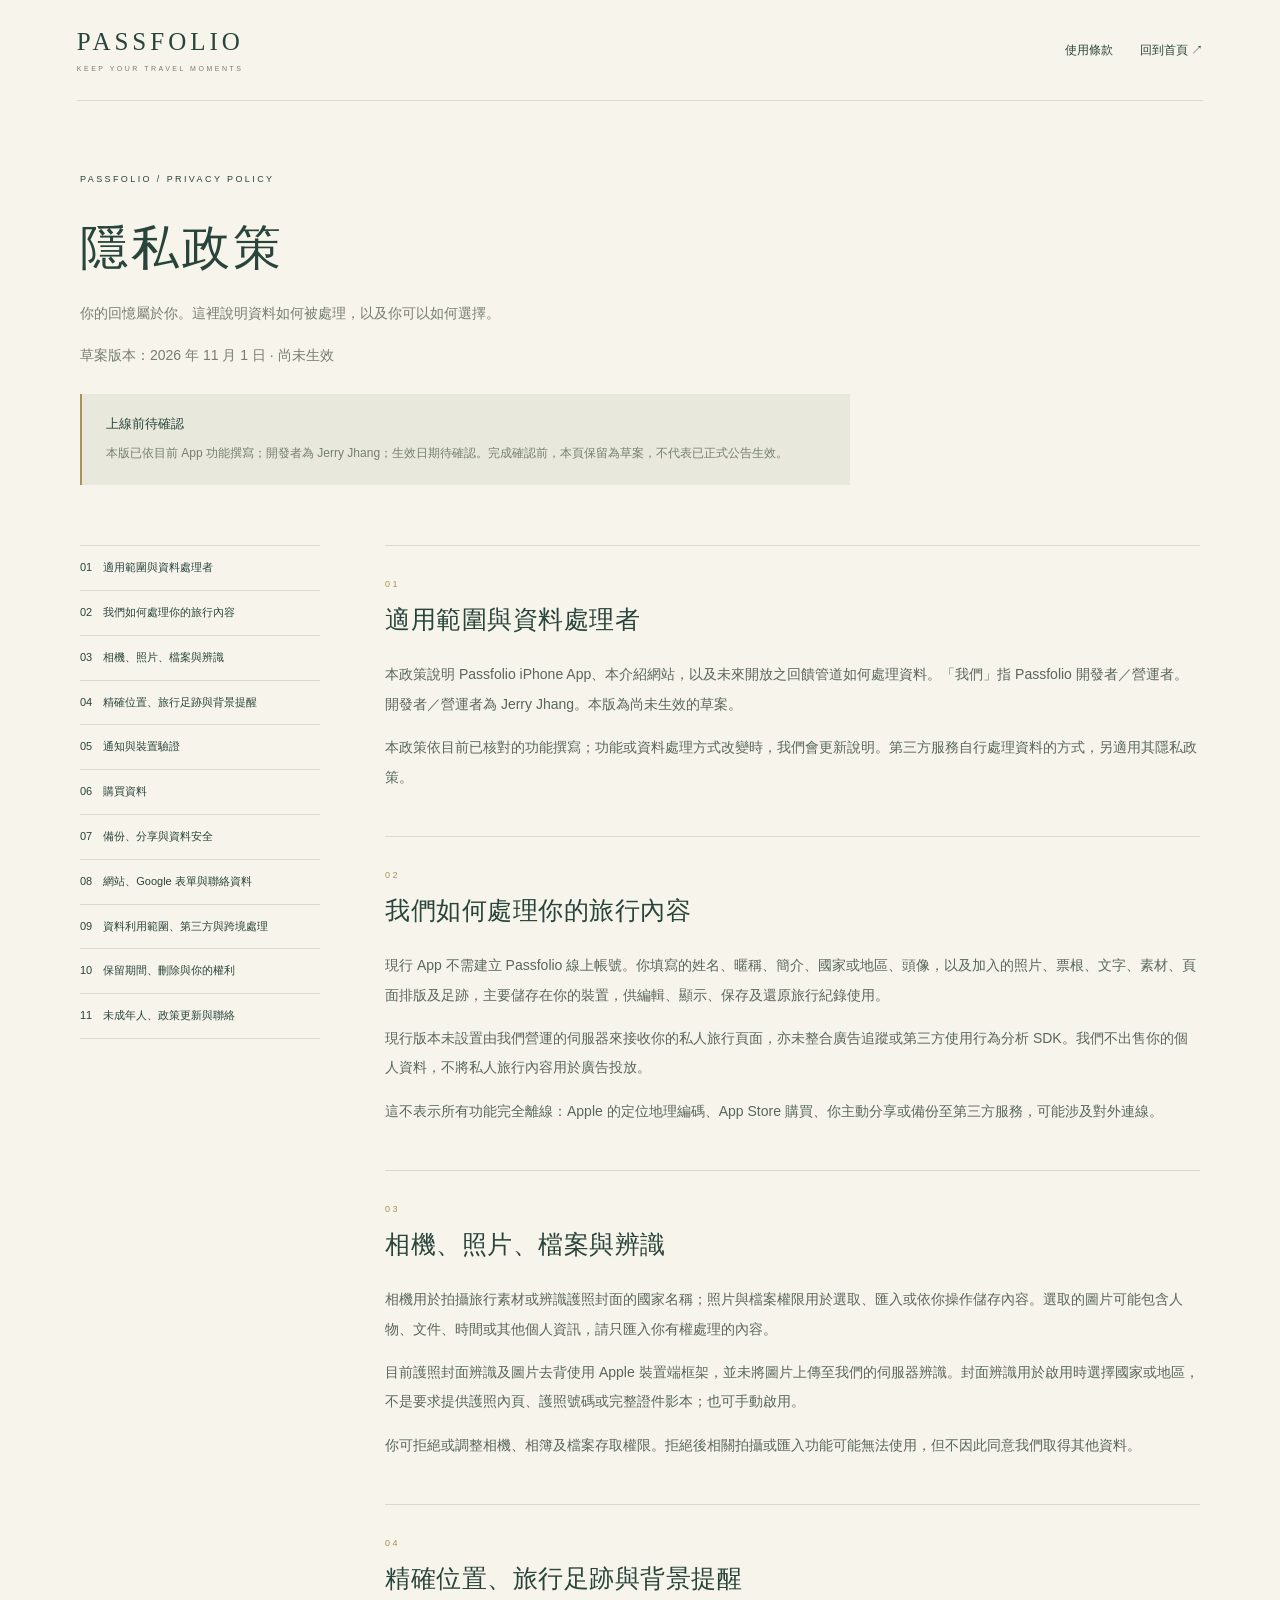
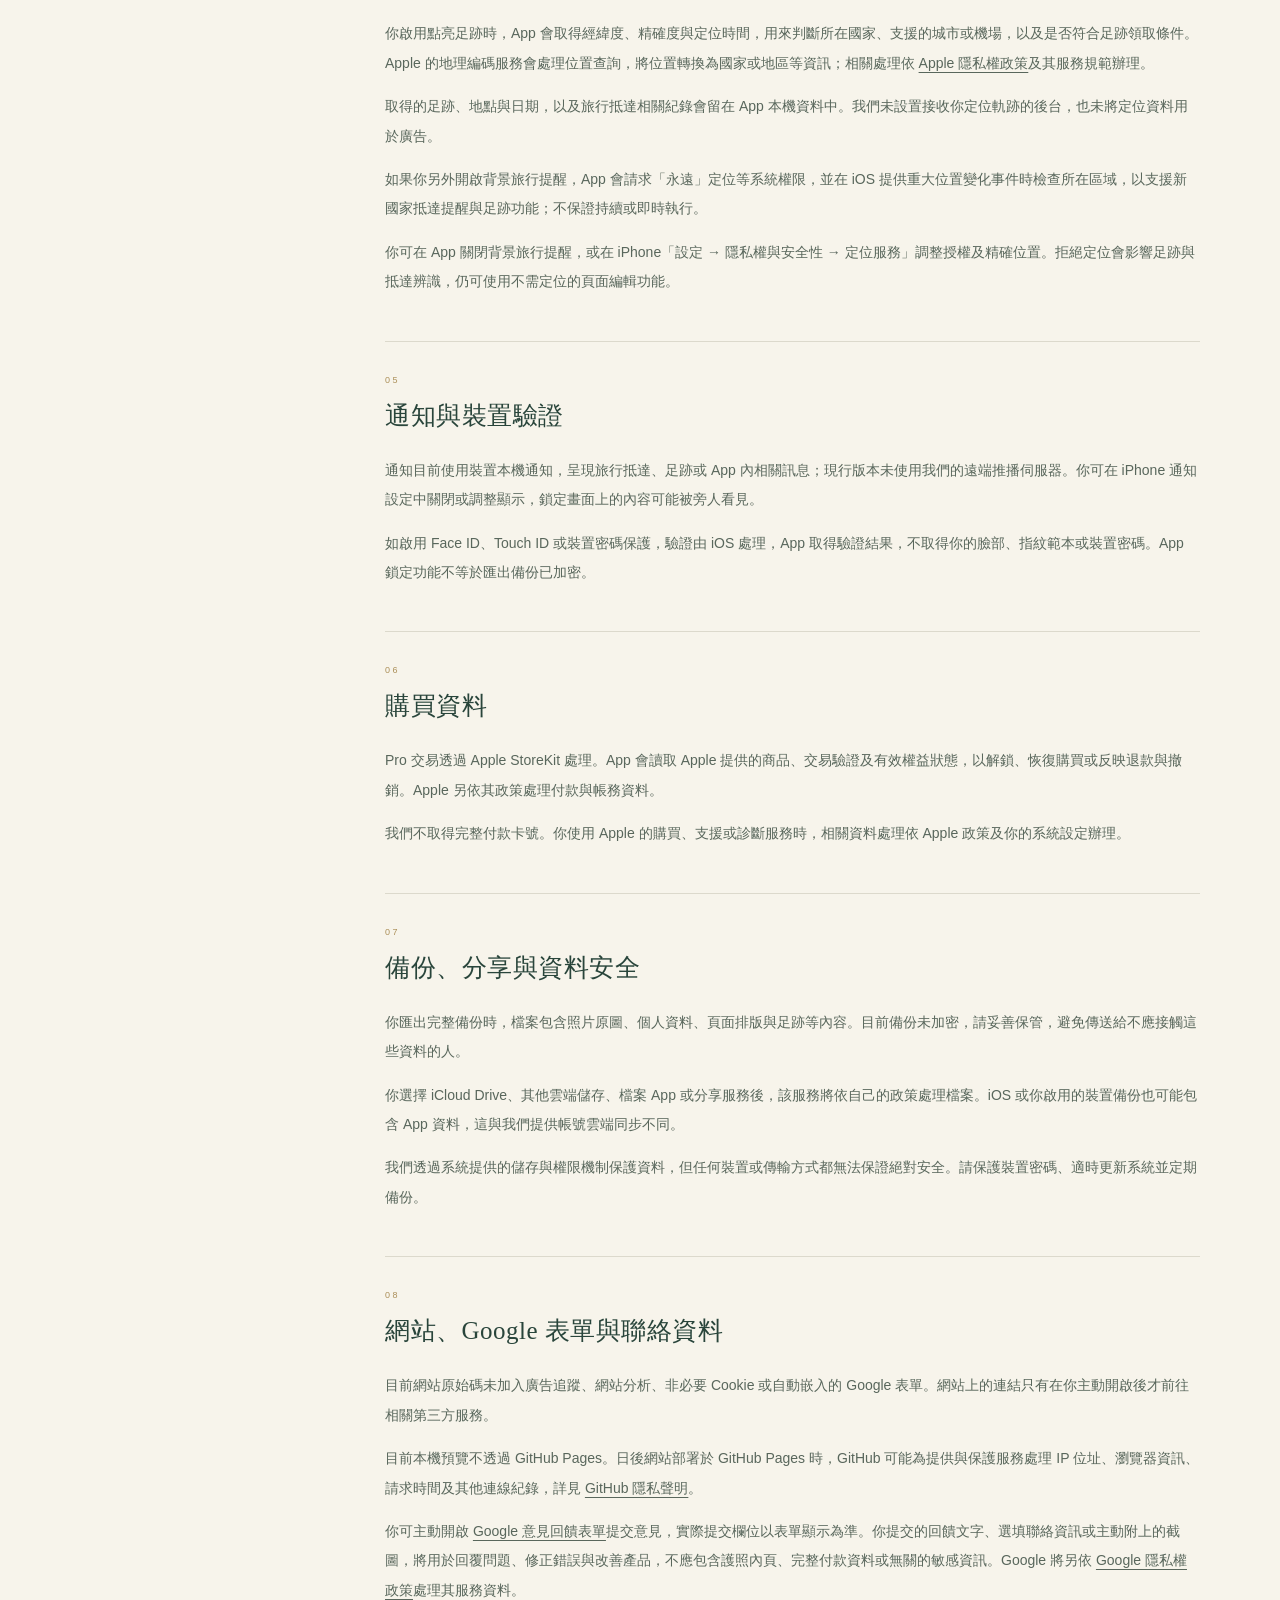
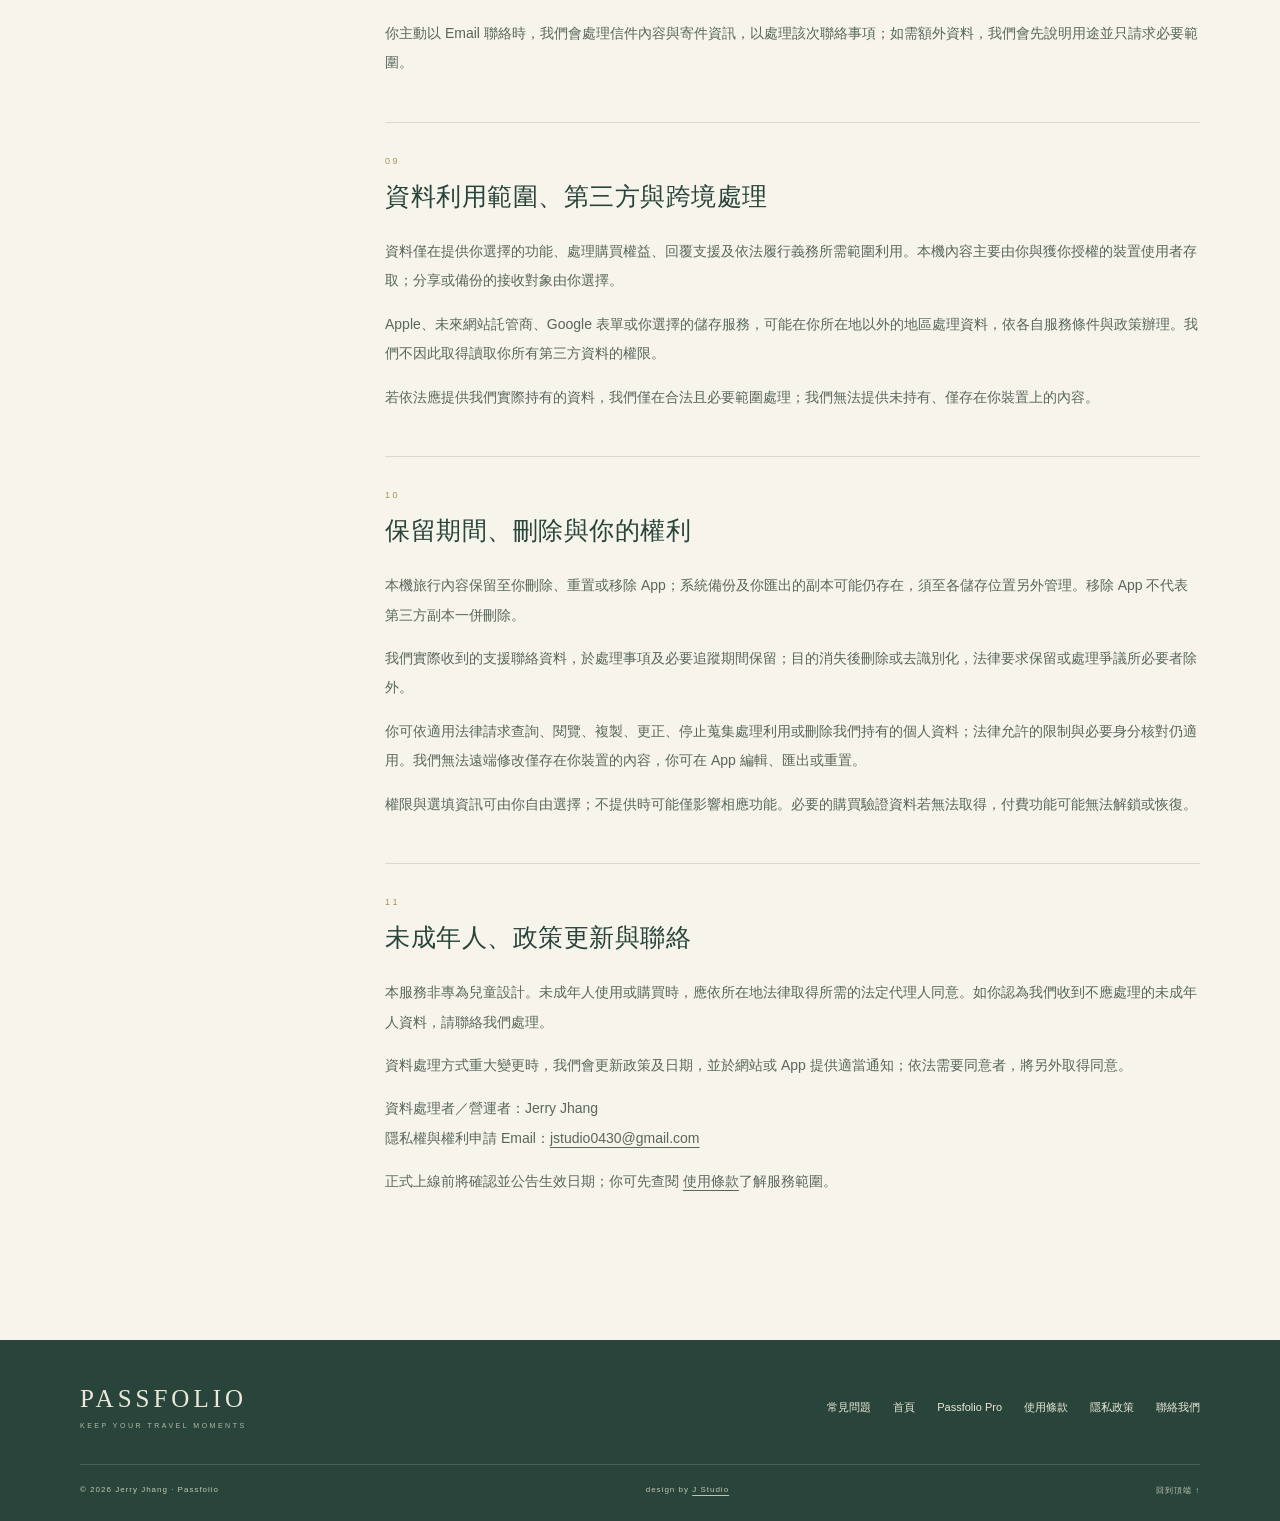
==== commit 41e65cb0: "Add files via upload" ====
--- a/privacy.html
+++ b/privacy.html
@@ -1 +1 @@
-<!doctype html><html lang="zh-Hant"><head><meta charset="utf-8"><meta name="viewport" content="width=device-width,initial-scale=1"><meta name="robots" content="noindex"><meta name="description" content="你的回憶屬於你。這裡說明資料如何被處理，以及你可以如何選擇。"><title>隱私政策 — Passfolio</title><link rel="icon" href="assets/icon.png"><link rel="stylesheet" href="styles.css"></head><body><a class="skip" href="#main">跳至主要內容</a><header class="site-header"><a class="wordmark" href="index.html">PASSFOLIO<small>KEEP YOUR TRAVEL MOMENTS</small></a><nav aria-label="主要導覽"><a href="terms.html">使用條款</a><a href="index.html">回到首頁 ↗</a></nav></header><main id="main" class="policy wrap"><div class="policy-intro"><p class="eyebrow">PASSFOLIO / PRIVACY POLICY</p><h1>隱私政策</h1><p>你的回憶屬於你。這裡說明資料如何被處理，以及你可以如何選擇。</p><p class="policy-date">草案版本：2026 年 11 月 1 日 · 尚未生效</p><div class="policy-status"><strong>上線前待確認</strong><p>本版已依目前 App 功能撰寫；營運者名稱及生效日期待補。完成確認前，本頁保留為草案，不代表已正式公告生效。</p></div></div><div class="policy-layout"><aside><nav aria-label="本頁目錄"><a href="#s1">01　適用範圍與資料處理者</a><a href="#s2">02　我們如何處理你的旅行內容</a><a href="#s3">03　相機、照片、檔案與辨識</a><a href="#s4">04　精確位置、旅行足跡與背景提醒</a><a href="#s5">05　通知與裝置驗證</a><a href="#s6">06　購買資料</a><a href="#s7">07　備份、分享與資料安全</a><a href="#s8">08　網站、Google 表單與聯絡資料</a><a href="#s9">09　資料利用範圍、第三方與跨境處理</a><a href="#s10">10　保留期間、刪除與你的權利</a><a href="#s11">11　未成年人、政策更新與聯絡</a></nav></aside><div><section id="s1" class="policy-section"><p class="eyebrow">01</p><h2>適用範圍與資料處理者</h2><p>本政策說明 Passfolio iPhone App、本介紹網站，以及未來開放之回饋管道如何處理資料。「我們」指 Passfolio 開發者／營運者。營運者名稱仍待確認，本版為尚未生效的草案。</p><p>本政策依目前已核對的功能撰寫；功能或資料處理方式改變時，我們會更新說明。第三方服務自行處理資料的方式，另適用其隱私政策。</p></section><section id="s2" class="policy-section"><p class="eyebrow">02</p><h2>我們如何處理你的旅行內容</h2><p>現行 App 不需建立 Passfolio 線上帳號。你填寫的姓名、暱稱、簡介、國家或地區、頭像，以及加入的照片、票根、文字、素材、頁面排版及足跡，主要儲存在你的裝置，供編輯、顯示、保存及還原旅行紀錄使用。</p><p>現行版本未設置由我們營運的伺服器來接收你的私人旅行頁面，亦未整合廣告追蹤或第三方使用行為分析 SDK。我們不出售你的個人資料，不將私人旅行內容用於廣告投放。</p><p>這不表示所有功能完全離線：Apple 的定位地理編碼、App Store 購買、你主動分享或備份至第三方服務，可能涉及對外連線。</p></section><section id="s3" class="policy-section"><p class="eyebrow">03</p><h2>相機、照片、檔案與辨識</h2><p>相機用於拍攝旅行素材或辨識護照封面的國家名稱；照片與檔案權限用於選取、匯入或依你操作儲存內容。選取的圖片可能包含人物、文件、時間或其他個人資訊，請只匯入你有權處理的內容。</p><p>目前護照封面辨識及圖片去背使用 Apple 裝置端框架，並未將圖片上傳至我們的伺服器辨識。封面辨識用於啟用時選擇國家或地區，不是要求提供護照內頁、護照號碼或完整證件影本；也可手動啟用。</p><p>你可拒絕或調整相機、相簿及檔案存取權限。拒絕後相關拍攝或匯入功能可能無法使用，但不因此同意我們取得其他資料。</p></section><section id="s4" class="policy-section"><p class="eyebrow">04</p><h2>精確位置、旅行足跡與背景提醒</h2><p>你啟用點亮足跡時，App 會取得經緯度、精確度與定位時間，用來判斷所在國家、支援的城市或機場，以及是否符合足跡領取條件。Apple 的地理編碼服務會處理位置查詢，將位置轉換為國家或地區等資訊；相關處理依 <a href="https://www.apple.com/legal/privacy/">Apple 隱私權政策</a>及其服務規範辦理。</p><p>取得的足跡、地點與日期，以及旅行抵達相關紀錄會留在 App 本機資料中。我們未設置接收你定位軌跡的後台，也未將定位資料用於廣告。</p><p>如果你另外開啟背景旅行提醒，App 會請求「永遠」定位等系統權限，並在 iOS 提供重大位置變化事件時檢查所在區域，以支援新國家抵達提醒與足跡功能；不保證持續或即時執行。</p><p>你可在 App 關閉背景旅行提醒，或在 iPhone「設定 → 隱私權與安全性 → 定位服務」調整授權及精確位置。拒絕定位會影響足跡與抵達辨識，仍可使用不需定位的頁面編輯功能。</p></section><section id="s5" class="policy-section"><p class="eyebrow">05</p><h2>通知與裝置驗證</h2><p>通知目前使用裝置本機通知，呈現旅行抵達、足跡或 App 內相關訊息；現行版本未使用我們的遠端推播伺服器。你可在 iPhone 通知設定中關閉或調整顯示，鎖定畫面上的內容可能被旁人看見。</p><p>如啟用 Face ID、Touch ID 或裝置密碼保護，驗證由 iOS 處理，App 取得驗證結果，不取得你的臉部、指紋範本或裝置密碼。App 鎖定功能不等於匯出備份已加密。</p></section><section id="s6" class="policy-section"><p class="eyebrow">06</p><h2>購買資料</h2><p>Pro 交易透過 Apple StoreKit 處理。App 會讀取 Apple 提供的商品、交易驗證及有效權益狀態，以解鎖、恢復購買或反映退款與撤銷。Apple 另依其政策處理付款與帳務資料。</p><p>我們不取得完整付款卡號。你使用 Apple 的購買、支援或診斷服務時，相關資料處理依 Apple 政策及你的系統設定辦理。</p></section><section id="s7" class="policy-section"><p class="eyebrow">07</p><h2>備份、分享與資料安全</h2><p>你匯出完整備份時，檔案包含照片原圖、個人資料、頁面排版與足跡等內容。目前備份未加密，請妥善保管，避免傳送給不應接觸這些資料的人。</p><p>你選擇 iCloud Drive、其他雲端儲存、檔案 App 或分享服務後，該服務將依自己的政策處理檔案。iOS 或你啟用的裝置備份也可能包含 App 資料，這與我們提供帳號雲端同步不同。</p><p>我們透過系統提供的儲存與權限機制保護資料，但任何裝置或傳輸方式都無法保證絕對安全。請保護裝置密碼、適時更新系統並定期備份。</p></section><section id="s8" class="policy-section"><p class="eyebrow">08</p><h2>網站、Google 表單與聯絡資料</h2><p>目前網站原始碼未加入廣告追蹤、網站分析、非必要 Cookie 或自動嵌入的 Google 表單。網站上的連結只有在你主動開啟後才前往相關第三方服務。</p><p>目前本機預覽不透過 GitHub Pages。日後網站部署於 GitHub Pages 時，GitHub 可能為提供與保護服務處理 IP 位址、瀏覽器資訊、請求時間及其他連線紀錄，詳見 <a href="https://docs.github.com/en/site-policy/privacy-policies/github-general-privacy-statement">GitHub 隱私聲明</a>。</p><p>意見回饋 Google 表單尚未開放。啟用前，我們會在表單說明蒐集欄位、目的、保留期間與聯絡方式。你提交的回饋文字、選填聯絡資訊或主動附上的截圖，將用於回覆問題、修正錯誤與改善產品，不應包含護照內頁、完整付款資料或無關的敏感資訊。Google 將另依 <a href="https://policies.google.com/privacy">Google 隱私權政策</a>處理其服務資料。</p><p>你主動以 Email 聯絡時，我們會處理信件內容與寄件資訊，以處理該次聯絡事項；如需額外資料，我們會先說明用途並只請求必要範圍。</p></section><section id="s9" class="policy-section"><p class="eyebrow">09</p><h2>資料利用範圍、第三方與跨境處理</h2><p>資料僅在提供你選擇的功能、處理購買權益、回覆支援及依法履行義務所需範圍利用。本機內容主要由你與獲你授權的裝置使用者存取；分享或備份的接收對象由你選擇。</p><p>Apple、未來網站託管商、Google 表單或你選擇的儲存服務，可能在你所在地以外的地區處理資料，依各自服務條件與政策辦理。我們不因此取得讀取你所有第三方資料的權限。</p><p>若依法應提供我們實際持有的資料，我們僅在合法且必要範圍處理；我們無法提供未持有、僅存在你裝置上的內容。</p></section><section id="s10" class="policy-section"><p class="eyebrow">10</p><h2>保留期間、刪除與你的權利</h2><p>本機旅行內容保留至你刪除、重置或移除 App；系統備份及你匯出的副本可能仍存在，須至各儲存位置另外管理。移除 App 不代表第三方副本一併刪除。</p><p>我們實際收到的支援聯絡資料，於處理事項及必要追蹤期間保留；目的消失後刪除或去識別化，法律要求保留或處理爭議所必要者除外。尚未開放的表單，將在啟用前另外公告具體保留期間。</p><p>你可依適用法律請求查詢、閱覽、複製、更正、停止蒐集處理利用或刪除我們持有的個人資料；法律允許的限制與必要身分核對仍適用。我們無法遠端修改僅存在你裝置的內容，你可在 App 編輯、匯出或重置。</p><p>權限與選填資訊可由你自由選擇；不提供時可能僅影響相應功能。必要的購買驗證資料若無法取得，付費功能可能無法解鎖或恢復。</p></section><section id="s11" class="policy-section"><p class="eyebrow">11</p><h2>未成年人、政策更新與聯絡</h2><p>本服務非專為兒童設計。未成年人使用或購買時，應依所在地法律取得所需的法定代理人同意。如你認為我們收到不應處理的未成年人資料，請聯絡我們處理。</p><p>資料處理方式重大變更時，我們會更新政策及日期，並於網站或 App 提供適當通知；依法需要同意者，將另外取得同意。</p><p>資料處理者／營運者：<strong class="pending">待補</strong><br>隱私權與權利申請 Email：<a href="mailto:jstudio0430@gmail.com">jstudio0430@gmail.com</a></p><p>正式上線前將補齊營運者名稱及生效日期；你可先查閱 <a href="terms.html">使用條款</a>了解服務範圍。</p></section></div></div></main><footer><div class="footer-top wrap"><a class="wordmark" href="index.html">PASSFOLIO<small>KEEP YOUR TRAVEL MOMENTS</small></a><nav aria-label="頁尾導覽"><a href="index.html">首頁</a><a href="pro.html">Passfolio Pro</a><a href="terms.html">使用條款</a><a href="privacy.html">隱私政策</a><a href="mailto:jstudio0430@gmail.com">聯絡我們</a></nav></div><div class="footer-bottom wrap"><span>© 2026 Passfolio</span><span>Every little moment is worth keeping.</span><a href="#">回到頂端 ↑</a></div></footer></body></html>+<!doctype html><html lang="zh-Hant"><head><meta charset="utf-8"><meta name="viewport" content="width=device-width,initial-scale=1"><meta name="robots" content="noindex"><meta name="description" content="你的回憶屬於你。這裡說明資料如何被處理，以及你可以如何選擇。"><title>隱私政策 — Passfolio</title><link rel="icon" href="assets/icon.png"><link rel="stylesheet" href="styles.css?v=20261103-faq"></head><body><a class="skip" href="#main">跳至主要內容</a><header class="site-header"><a class="wordmark" href="index.html">PASSFOLIO<small>KEEP YOUR TRAVEL MOMENTS</small></a><nav aria-label="主要導覽"><a href="terms.html">使用條款</a><a href="index.html">回到首頁 ↗</a></nav></header><main id="main" class="policy wrap"><div class="policy-intro"><p class="eyebrow">PASSFOLIO / PRIVACY POLICY</p><h1>隱私政策</h1><p>你的回憶屬於你。這裡說明資料如何被處理，以及你可以如何選擇。</p><p class="policy-date">草案版本：2026 年 11 月 1 日 · 尚未生效</p><div class="policy-status"><strong>上線前待確認</strong><p>本版已依目前 App 功能撰寫；開發者為 Jerry Jhang；生效日期待確認。完成確認前，本頁保留為草案，不代表已正式公告生效。</p></div></div><div class="policy-layout"><aside><nav aria-label="本頁目錄"><a href="#s1">01　適用範圍與資料處理者</a><a href="#s2">02　我們如何處理你的旅行內容</a><a href="#s3">03　相機、照片、檔案與辨識</a><a href="#s4">04　精確位置、旅行足跡與背景提醒</a><a href="#s5">05　通知與裝置驗證</a><a href="#s6">06　購買資料</a><a href="#s7">07　備份、分享與資料安全</a><a href="#s8">08　網站、Google 表單與聯絡資料</a><a href="#s9">09　資料利用範圍、第三方與跨境處理</a><a href="#s10">10　保留期間、刪除與你的權利</a><a href="#s11">11　未成年人、政策更新與聯絡</a></nav></aside><div><section id="s1" class="policy-section"><p class="eyebrow">01</p><h2>適用範圍與資料處理者</h2><p>本政策說明 Passfolio iPhone App、本介紹網站，以及未來開放之回饋管道如何處理資料。「我們」指 Passfolio 開發者／營運者。開發者／營運者為 Jerry Jhang。本版為尚未生效的草案。</p><p>本政策依目前已核對的功能撰寫；功能或資料處理方式改變時，我們會更新說明。第三方服務自行處理資料的方式，另適用其隱私政策。</p></section><section id="s2" class="policy-section"><p class="eyebrow">02</p><h2>我們如何處理你的旅行內容</h2><p>現行 App 不需建立 Passfolio 線上帳號。你填寫的姓名、暱稱、簡介、國家或地區、頭像，以及加入的照片、票根、文字、素材、頁面排版及足跡，主要儲存在你的裝置，供編輯、顯示、保存及還原旅行紀錄使用。</p><p>現行版本未設置由我們營運的伺服器來接收你的私人旅行頁面，亦未整合廣告追蹤或第三方使用行為分析 SDK。我們不出售你的個人資料，不將私人旅行內容用於廣告投放。</p><p>這不表示所有功能完全離線：Apple 的定位地理編碼、App Store 購買、你主動分享或備份至第三方服務，可能涉及對外連線。</p></section><section id="s3" class="policy-section"><p class="eyebrow">03</p><h2>相機、照片、檔案與辨識</h2><p>相機用於拍攝旅行素材或辨識護照封面的國家名稱；照片與檔案權限用於選取、匯入或依你操作儲存內容。選取的圖片可能包含人物、文件、時間或其他個人資訊，請只匯入你有權處理的內容。</p><p>目前護照封面辨識及圖片去背使用 Apple 裝置端框架，並未將圖片上傳至我們的伺服器辨識。封面辨識用於啟用時選擇國家或地區，不是要求提供護照內頁、護照號碼或完整證件影本；也可手動啟用。</p><p>你可拒絕或調整相機、相簿及檔案存取權限。拒絕後相關拍攝或匯入功能可能無法使用，但不因此同意我們取得其他資料。</p></section><section id="s4" class="policy-section"><p class="eyebrow">04</p><h2>精確位置、旅行足跡與背景提醒</h2><p>你啟用點亮足跡時，App 會取得經緯度、精確度與定位時間，用來判斷所在國家、支援的城市或機場，以及是否符合足跡領取條件。Apple 的地理編碼服務會處理位置查詢，將位置轉換為國家或地區等資訊；相關處理依 <a href="https://www.apple.com/legal/privacy/">Apple 隱私權政策</a>及其服務規範辦理。</p><p>取得的足跡、地點與日期，以及旅行抵達相關紀錄會留在 App 本機資料中。我們未設置接收你定位軌跡的後台，也未將定位資料用於廣告。</p><p>如果你另外開啟背景旅行提醒，App 會請求「永遠」定位等系統權限，並在 iOS 提供重大位置變化事件時檢查所在區域，以支援新國家抵達提醒與足跡功能；不保證持續或即時執行。</p><p>你可在 App 關閉背景旅行提醒，或在 iPhone「設定 → 隱私權與安全性 → 定位服務」調整授權及精確位置。拒絕定位會影響足跡與抵達辨識，仍可使用不需定位的頁面編輯功能。</p></section><section id="s5" class="policy-section"><p class="eyebrow">05</p><h2>通知與裝置驗證</h2><p>通知目前使用裝置本機通知，呈現旅行抵達、足跡或 App 內相關訊息；現行版本未使用我們的遠端推播伺服器。你可在 iPhone 通知設定中關閉或調整顯示，鎖定畫面上的內容可能被旁人看見。</p><p>如啟用 Face ID、Touch ID 或裝置密碼保護，驗證由 iOS 處理，App 取得驗證結果，不取得你的臉部、指紋範本或裝置密碼。App 鎖定功能不等於匯出備份已加密。</p></section><section id="s6" class="policy-section"><p class="eyebrow">06</p><h2>購買資料</h2><p>Pro 交易透過 Apple StoreKit 處理。App 會讀取 Apple 提供的商品、交易驗證及有效權益狀態，以解鎖、恢復購買或反映退款與撤銷。Apple 另依其政策處理付款與帳務資料。</p><p>我們不取得完整付款卡號。你使用 Apple 的購買、支援或診斷服務時，相關資料處理依 Apple 政策及你的系統設定辦理。</p></section><section id="s7" class="policy-section"><p class="eyebrow">07</p><h2>備份、分享與資料安全</h2><p>你匯出完整備份時，檔案包含照片原圖、個人資料、頁面排版與足跡等內容。目前備份未加密，請妥善保管，避免傳送給不應接觸這些資料的人。</p><p>你選擇 iCloud Drive、其他雲端儲存、檔案 App 或分享服務後，該服務將依自己的政策處理檔案。iOS 或你啟用的裝置備份也可能包含 App 資料，這與我們提供帳號雲端同步不同。</p><p>我們透過系統提供的儲存與權限機制保護資料，但任何裝置或傳輸方式都無法保證絕對安全。請保護裝置密碼、適時更新系統並定期備份。</p></section><section id="s8" class="policy-section"><p class="eyebrow">08</p><h2>網站、Google 表單與聯絡資料</h2><p>目前網站原始碼未加入廣告追蹤、網站分析、非必要 Cookie 或自動嵌入的 Google 表單。網站上的連結只有在你主動開啟後才前往相關第三方服務。</p><p>目前本機預覽不透過 GitHub Pages。日後網站部署於 GitHub Pages 時，GitHub 可能為提供與保護服務處理 IP 位址、瀏覽器資訊、請求時間及其他連線紀錄，詳見 <a href="https://docs.github.com/en/site-policy/privacy-policies/github-general-privacy-statement">GitHub 隱私聲明</a>。</p><p>你可主動開啟 <a href="https://forms.gle/4R24kuYvTFpLrLQB8" target="_blank" rel="noopener noreferrer">Google 意見回饋表單</a>提交意見，實際提交欄位以表單顯示為準。你提交的回饋文字、選填聯絡資訊或主動附上的截圖，將用於回覆問題、修正錯誤與改善產品，不應包含護照內頁、完整付款資料或無關的敏感資訊。Google 將另依 <a href="https://policies.google.com/privacy">Google 隱私權政策</a>處理其服務資料。</p><p>你主動以 Email 聯絡時，我們會處理信件內容與寄件資訊，以處理該次聯絡事項；如需額外資料，我們會先說明用途並只請求必要範圍。</p></section><section id="s9" class="policy-section"><p class="eyebrow">09</p><h2>資料利用範圍、第三方與跨境處理</h2><p>資料僅在提供你選擇的功能、處理購買權益、回覆支援及依法履行義務所需範圍利用。本機內容主要由你與獲你授權的裝置使用者存取；分享或備份的接收對象由你選擇。</p><p>Apple、未來網站託管商、Google 表單或你選擇的儲存服務，可能在你所在地以外的地區處理資料，依各自服務條件與政策辦理。我們不因此取得讀取你所有第三方資料的權限。</p><p>若依法應提供我們實際持有的資料，我們僅在合法且必要範圍處理；我們無法提供未持有、僅存在你裝置上的內容。</p></section><section id="s10" class="policy-section"><p class="eyebrow">10</p><h2>保留期間、刪除與你的權利</h2><p>本機旅行內容保留至你刪除、重置或移除 App；系統備份及你匯出的副本可能仍存在，須至各儲存位置另外管理。移除 App 不代表第三方副本一併刪除。</p><p>我們實際收到的支援聯絡資料，於處理事項及必要追蹤期間保留；目的消失後刪除或去識別化，法律要求保留或處理爭議所必要者除外。</p><p>你可依適用法律請求查詢、閱覽、複製、更正、停止蒐集處理利用或刪除我們持有的個人資料；法律允許的限制與必要身分核對仍適用。我們無法遠端修改僅存在你裝置的內容，你可在 App 編輯、匯出或重置。</p><p>權限與選填資訊可由你自由選擇；不提供時可能僅影響相應功能。必要的購買驗證資料若無法取得，付費功能可能無法解鎖或恢復。</p></section><section id="s11" class="policy-section"><p class="eyebrow">11</p><h2>未成年人、政策更新與聯絡</h2><p>本服務非專為兒童設計。未成年人使用或購買時，應依所在地法律取得所需的法定代理人同意。如你認為我們收到不應處理的未成年人資料，請聯絡我們處理。</p><p>資料處理方式重大變更時，我們會更新政策及日期，並於網站或 App 提供適當通知；依法需要同意者，將另外取得同意。</p><p>資料處理者／營運者：Jerry Jhang<br>隱私權與權利申請 Email：<a href="mailto:jstudio0430@gmail.com">jstudio0430@gmail.com</a></p><p>正式上線前將確認並公告生效日期；你可先查閱 <a href="terms.html">使用條款</a>了解服務範圍。</p></section></div></div></main><footer><div class="footer-top wrap"><a class="wordmark" href="index.html">PASSFOLIO<small>KEEP YOUR TRAVEL MOMENTS</small></a><nav aria-label="頁尾導覽"><a href="faq.html">常見問題</a><a href="index.html">首頁</a><a href="pro.html">Passfolio Pro</a><a href="terms.html">使用條款</a><a href="privacy.html">隱私政策</a><a href="mailto:jstudio0430@gmail.com">聯絡我們</a></nav></div><div class="footer-bottom wrap"><span>© 2026 Jerry Jhang · Passfolio</span><span class="design-credit">design by <a href="https://jstudio-app.github.io/" target="_blank" rel="noopener noreferrer">J Studio</a></span><a href="#">回到頂端 ↑</a></div></footer></body></html>
--- a/styles.css
+++ b/styles.css
@@ -9,3 +9,21 @@
 .product-home h1{font-size:54px;line-height:1.45;letter-spacing:2px}.product-home h2{font-size:32px;line-height:1.5;letter-spacing:1px}.product-home h3{font-size:21px}.product-home .lead{font-size:18px;line-height:1.9}.product-home .body-copy,.feature-overview p{font-size:16px;line-height:1.9}.product-label{font-size:14px;color:#657363;letter-spacing:.7px;margin-bottom:18px}.availability{font-size:13px;color:var(--muted);margin-top:17px}.secondary-button{display:inline-flex;align-items:center;justify-content:center;gap:12px;border:1px solid #8e9e8d;border-radius:8px;padding:15px 21px;font-size:14px;line-height:1.5;background:#ffffff30;color:var(--ink);transition:background .2s,transform .2s}.secondary-button:hover{background:#e7e9dd;transform:translateY(-2px)}.product-home .button{font-size:15px;padding:16px 23px}.product-home .site-header nav>a:not(.pill),.product-home footer nav a,.product-home .footer-bottom>a{text-decoration:underline;text-underline-offset:5px}.product-home .hero{min-height:670px;padding-block:35px 45px}.product-home .hero-visual{min-height:560px}.product-home .hero-phone{width:220px}.product-home .hero-actions{gap:12px;flex-wrap:wrap}.product-home .features{padding-block:55px 70px;border-top:1px solid var(--line)}.product-home .section-heading{text-align:left;margin-bottom:30px}.feature-overview{display:grid;grid-template-columns:repeat(3,1fr);gap:30px;margin-bottom:65px}.feature-overview article{padding:24px 0 16px;border-top:2px solid #aab39c}.feature-overview article>span{font:italic 16px Georgia;color:var(--gold)}.feature-overview h3{margin:15px 0 12px}.feature-overview p{color:var(--muted);margin-bottom:0}.product-home .feature-editor{gap:70px}.product-home .screenshot-stage{min-height:570px}.product-home .feature-list .detail-title{font-size:29px;line-height:1.6;font-family:"Songti TC",serif;font-weight:500}.simple-list{padding-left:20px;font-size:15px;line-height:2.3;color:#596b5c}.product-home .footnote,.product-home .demo-label{font-size:12px}.product-home .place-types{font-size:15px}.product-home .pro-teaser{gap:60px;padding-block:70px}.product-home .pro-summary h3{font-size:26px}.product-home .pro-summary li{font-size:16px}.product-home .pro-summary>p{font-size:13px}.product-home .download{padding-block:65px}.product-home .download>p:not(.eyebrow):not(.fine){font-size:16px}.product-home .fine{font-size:12px;letter-spacing:0}.product-home .store-button small{font-size:12px}.product-home .feedback p:last-child{font-size:15px}.product-home footer nav{font-size:13px}.product-home .footer-bottom{font-size:11px}.product-home .wordmark small{display:none}
 @media(max-width:1000px){.feature-overview{gap:20px}.feature-overview h3{font-size:19px}.feature-overview p{font-size:14px}.product-home .hero h1{font-size:46px}}
 @media(max-width:700px){.product-home h1,.product-home .hero h1{font-size:40px}.product-home h2{font-size:28px}.product-home .lead{font-size:16px}.product-home .body-copy{font-size:15px}.product-home .hero{padding-top:35px;padding-bottom:25px;gap:0}.product-home .hero-visual{min-height:540px}.product-home .hero-phone{width:205px}.product-home .features{padding-top:40px}.feature-overview{grid-template-columns:1fr;gap:0;margin-bottom:40px}.feature-overview article{padding:21px 0;display:grid;grid-template-columns:30px 1fr;gap:5px 10px;border-top:1px solid var(--line)}.feature-overview h3{font-size:20px;margin:0}.feature-overview article>span{padding-top:5px}.feature-overview p{grid-column:2;font-size:15px;line-height:1.8}.feature-overview p br{display:none}.product-home .feature-editor{gap:35px}.product-home .feature-list .detail-title{font-size:26px}.product-home .simple-list{font-size:14px}.product-home .pro-teaser{gap:30px}.product-home .download>p:not(.eyebrow):not(.fine){font-size:15px}.product-home .feedback p:last-child{font-size:14px}.product-home .footer-top nav{font-size:12px}.product-home .footer-bottom{font-size:10px}.product-home .hero-actions .button,.product-home .hero-actions .secondary-button{font-size:14px;padding:14px 16px}.product-home .memory-note{bottom:40px}}
+
+.footer-bottom .design-credit{display:inline!important}.design-credit a{text-decoration:underline;text-underline-offset:3px}
+
+.faq{padding-block:65px 85px}.faq-intro{max-width:720px}.faq h1{font-size:44px;margin:0 0 18px}.faq-intro>p:last-child{font-size:16px;color:var(--muted)}.faq-categories{display:flex;gap:12px;flex-wrap:wrap;margin:30px 0 55px}.faq-categories a{border:1px solid #acb6a4;padding:11px 17px;border-radius:25px;font-size:14px}.faq-categories a:hover{background:var(--wash)}.faq-group{display:grid;grid-template-columns:190px minmax(0,1fr);gap:45px;margin-bottom:50px;scroll-margin-top:25px}.faq-group h2{font-size:25px;letter-spacing:.5px;margin:16px 0}.faq-group details{border-top:1px solid var(--line)}.faq-group details:last-child{border-bottom:1px solid var(--line)}.faq-group summary{display:flex;align-items:center;justify-content:space-between;gap:22px;cursor:pointer;padding:23px 0;list-style:none;font-size:17px;line-height:1.7;font-weight:500}.faq-group summary::-webkit-details-marker{display:none}.faq-group summary>span{font-size:22px;color:var(--gold);flex-shrink:0;transition:transform .2s}.faq-group details[open] summary>span{transform:rotate(45deg)}.faq-group summary:focus-visible{outline:2px solid var(--gold);outline-offset:5px}.faq-answer{padding:0 30px 22px 0;color:#59675c;font-size:15px;line-height:2}.faq-answer p{margin-bottom:16px}.faq-answer p:last-child{margin-bottom:0}.faq-answer ul{padding-left:22px;margin-top:0}.faq-answer li{margin-bottom:9px}.faq-answer a,.faq-email{text-decoration:underline;text-underline-offset:4px;overflow-wrap:anywhere}.faq-contact{border-top:1px solid var(--line);padding-top:35px}.faq-contact h2{font-size:27px;margin-bottom:10px}.faq-contact p{font-size:15px;color:var(--muted)}.faq-email{display:inline-block;margin:15px 0 15px 25px;font-size:14px}
+@media(max-width:700px){.faq{padding-block:40px 60px}.faq h1{font-size:36px}.faq-intro>p:last-child{font-size:15px}.faq-categories{gap:9px;margin:25px 0 35px}.faq-categories a{font-size:13px;padding:9px 13px}.faq-group{grid-template-columns:1fr;gap:5px;margin-bottom:30px}.faq-group h2{font-size:23px}.faq-group summary{font-size:16px;padding-block:20px}.faq-answer{font-size:15px;padding-right:0}.site-header nav>a[href="faq.html"]{display:inline-block;font-size:12px;white-space:nowrap}.product-home .site-header nav>a[href="pro.html"]{display:none}.footer-top nav{flex-wrap:wrap}}
+
+.home-faq{background:#e9eadd;border:1px solid var(--line);border-radius:10px;padding:32px 35px;display:flex;align-items:center;justify-content:space-between;gap:30px;margin-bottom:50px}.product-home .home-faq h2{font-size:25px;margin-bottom:12px}.home-faq p{font-size:15px;color:#64705e;margin:0}.home-faq .secondary-button{flex-shrink:0;background:var(--paper)}@media(max-width:700px){.home-faq{padding:25px;align-items:flex-start;flex-direction:column;gap:22px;margin-bottom:35px}.product-home .home-faq h2{font-size:24px}.home-faq p{font-size:14px}}
+
+@media(max-width:700px){
+.product-home .site-header{width:92%;gap:10px;padding-block:19px}
+.product-home .site-header .wordmark{font-size:18px;letter-spacing:2px}
+.product-home .site-header nav{gap:7px}
+.product-home .site-header nav>a[href="faq.html"],.product-home .site-header nav>a[href="#features"]{display:none}
+.product-home .site-header nav>a[href="pro.html"]{display:inline-flex;align-items:center;justify-content:center;gap:3px;padding:10px 11px;border:1px solid #8e9e8d;border-radius:8px;font-size:12px;text-decoration:none;white-space:nowrap;background:#ffffff30}
+.product-home .site-header nav>a.pill{display:inline-flex;align-items:center;justify-content:center;background:var(--ink);color:#fcf8e9;border:1px solid var(--ink);border-radius:8px;padding:10px 11px;font-size:12px;white-space:nowrap;text-decoration:none}
+.product-home .site-header nav>a[href="pro.html"] .gold{display:none}
+}
+@media(max-width:360px){.product-home .site-header .wordmark{font-size:15px;letter-spacing:1px}.product-home .site-header nav>a[href="pro.html"],.product-home .site-header nav>a.pill{font-size:11px;padding:10px 8px}}
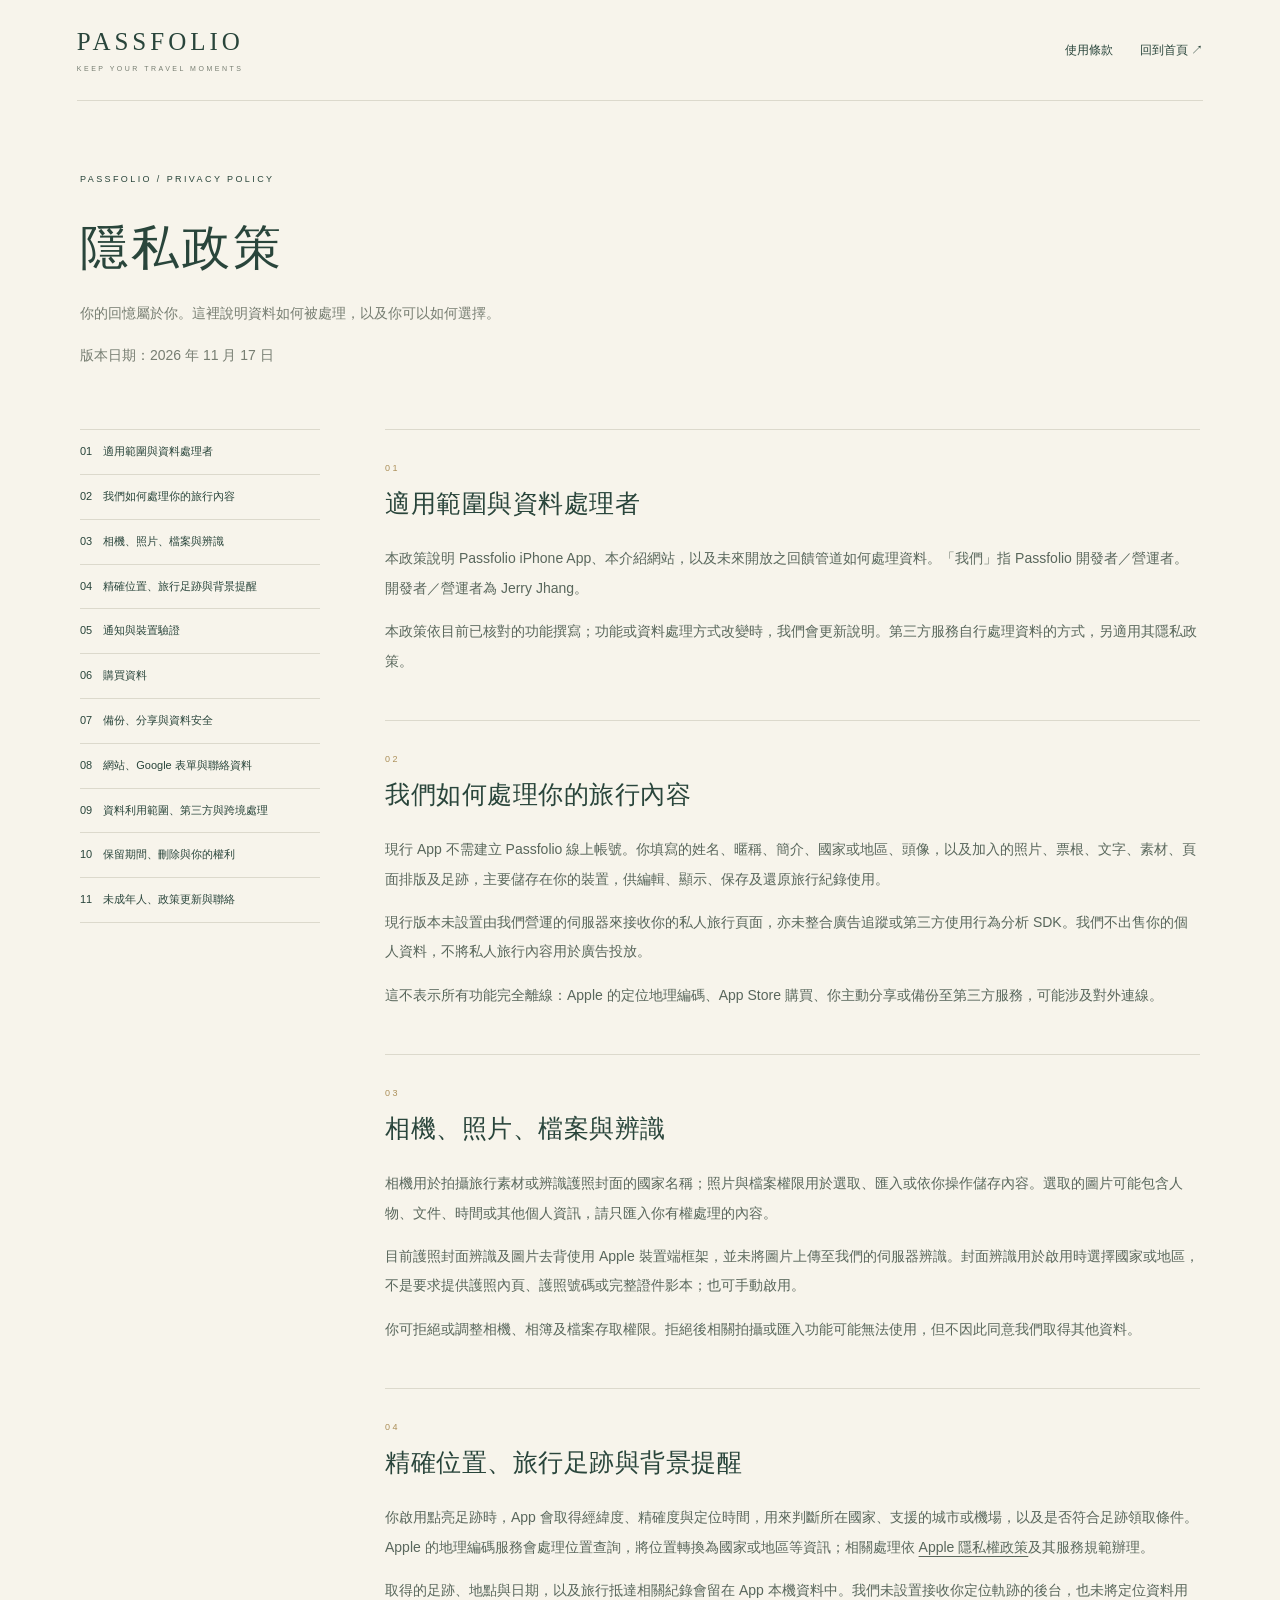
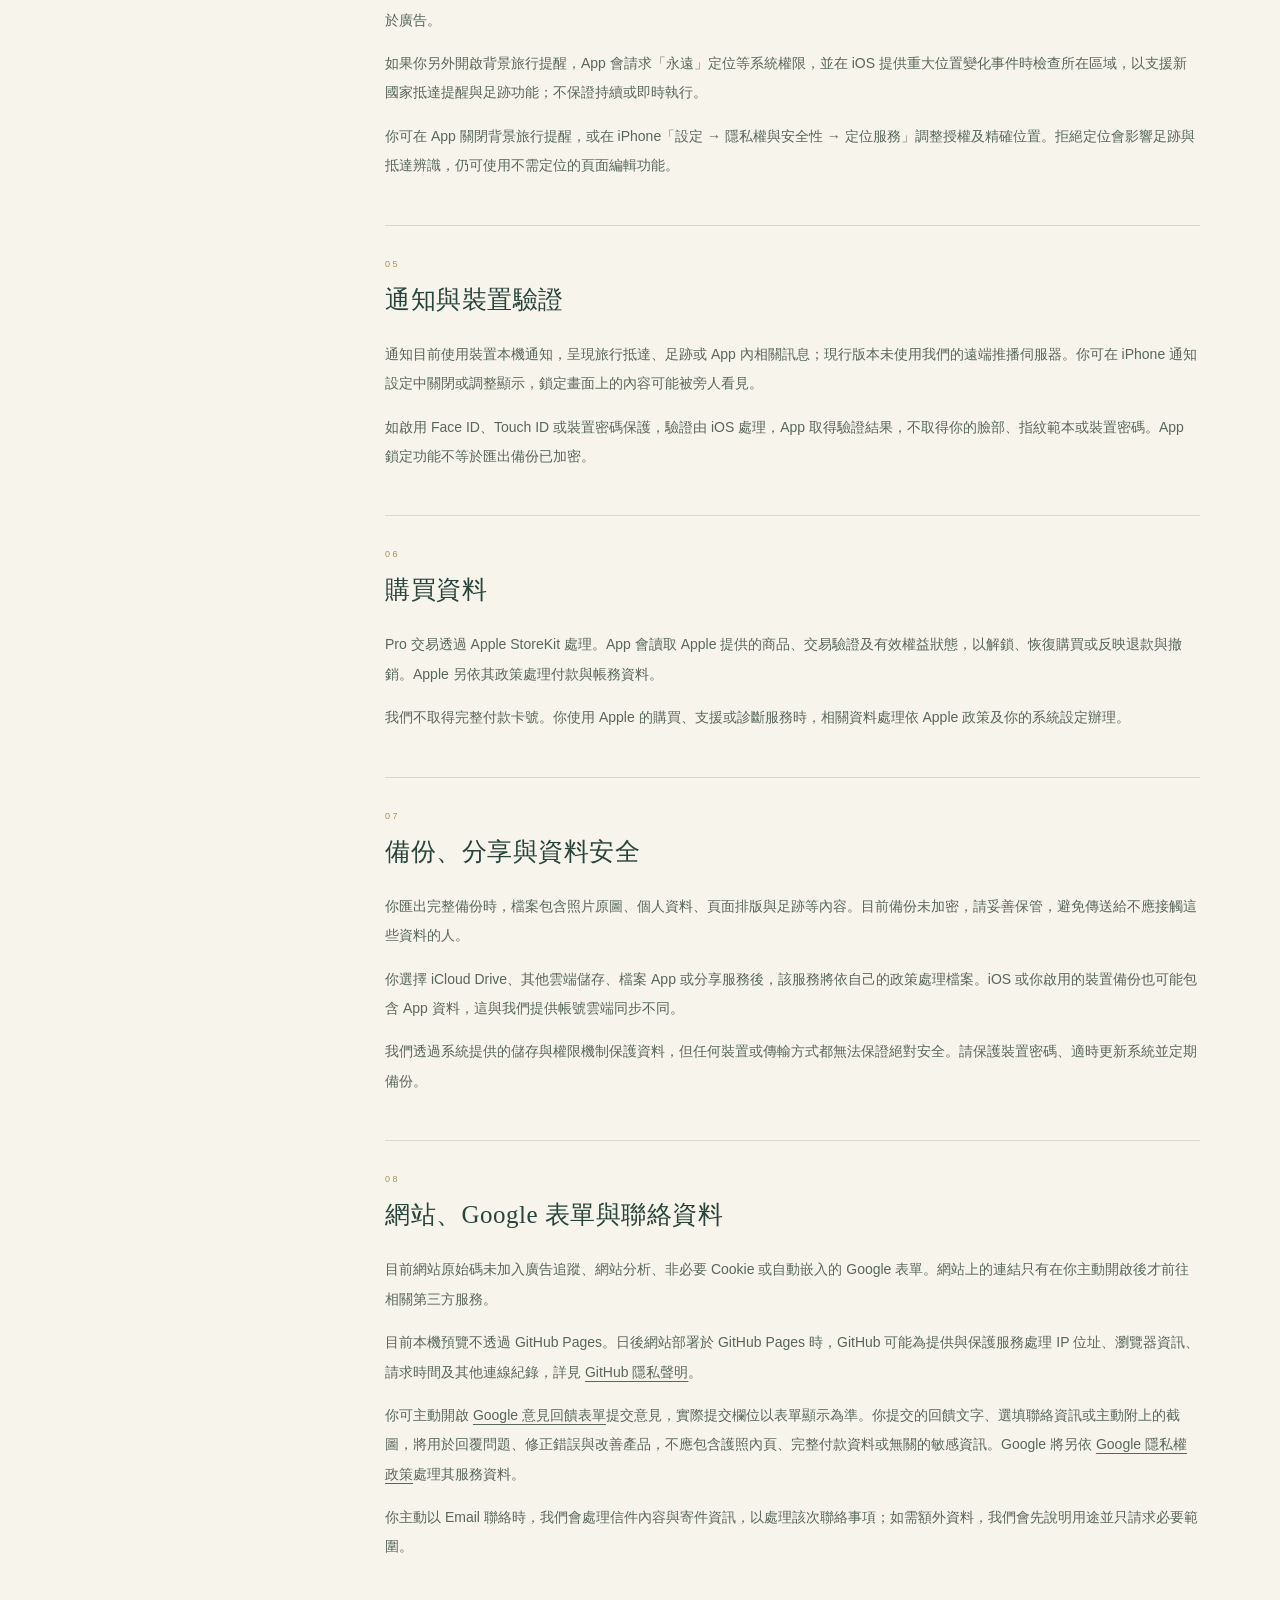
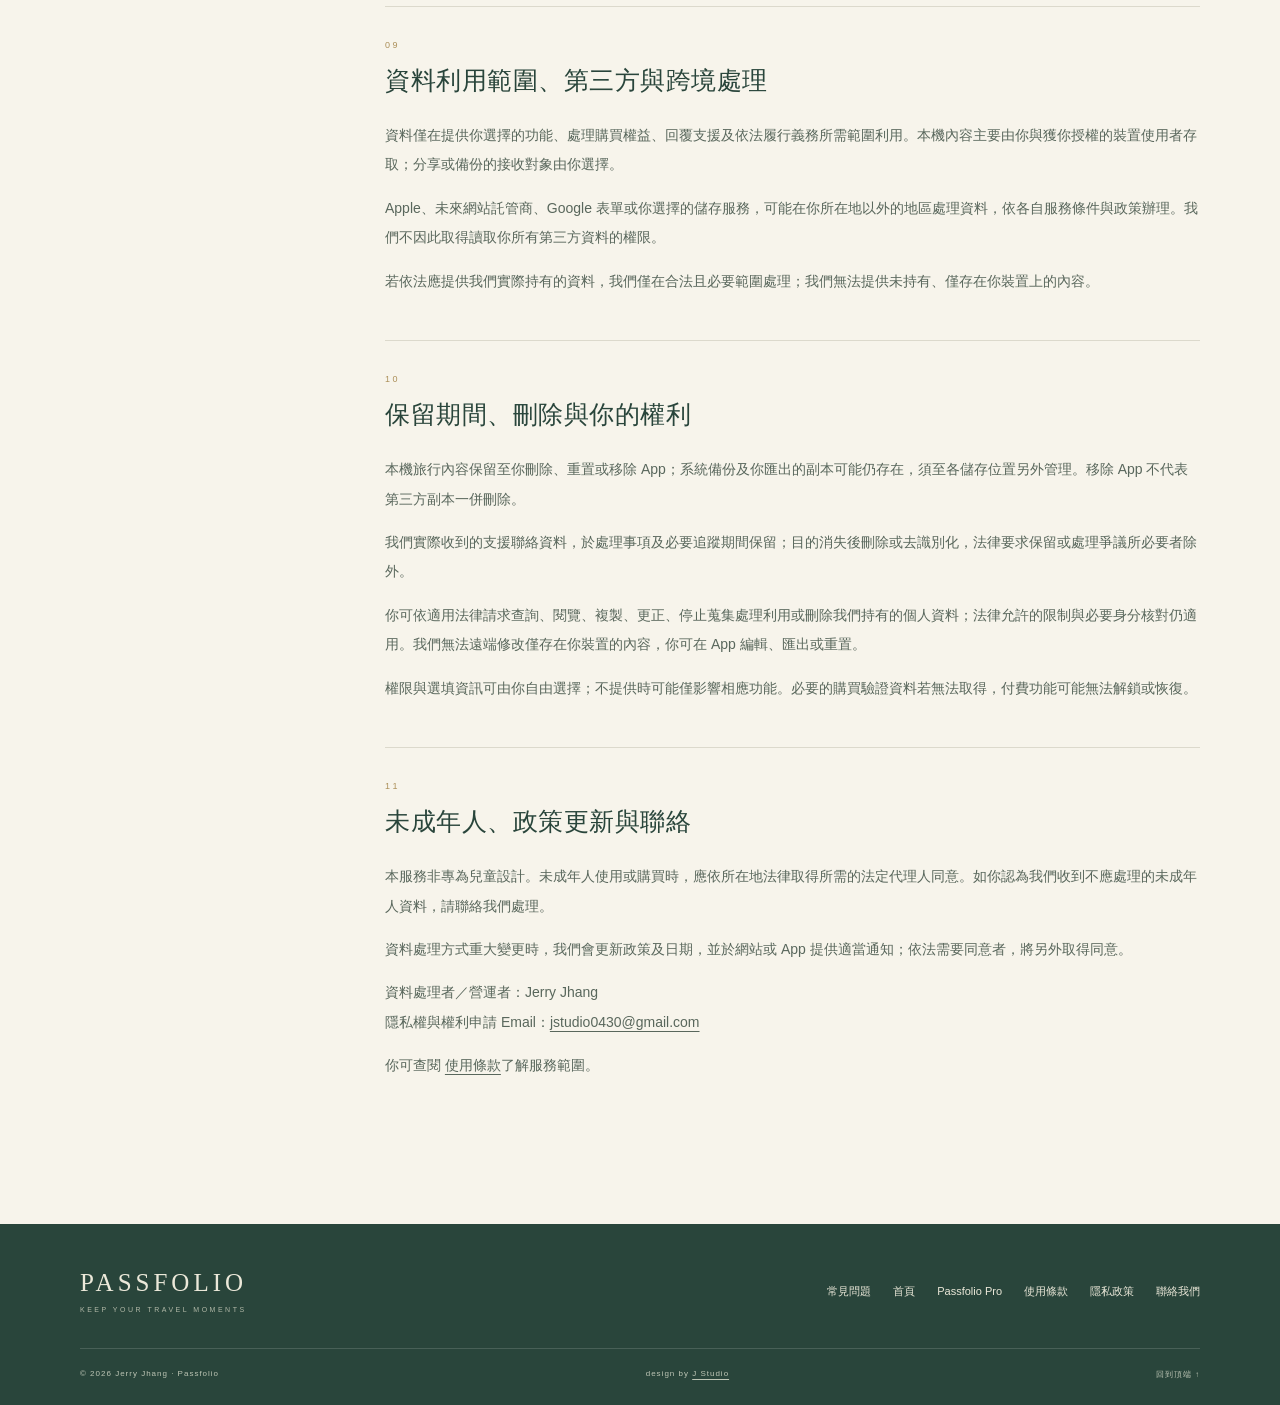
==== commit e1d80ff2: "Add files via upload" ====
--- a/privacy.html
+++ b/privacy.html
@@ -1 +1 @@
-<!doctype html><html lang="zh-Hant"><head><meta charset="utf-8"><meta name="viewport" content="width=device-width,initial-scale=1"><meta name="robots" content="noindex"><meta name="description" content="你的回憶屬於你。這裡說明資料如何被處理，以及你可以如何選擇。"><title>隱私政策 — Passfolio</title><link rel="icon" href="assets/icon.png"><link rel="stylesheet" href="styles.css?v=20261103-faq"></head><body><a class="skip" href="#main">跳至主要內容</a><header class="site-header"><a class="wordmark" href="index.html">PASSFOLIO<small>KEEP YOUR TRAVEL MOMENTS</small></a><nav aria-label="主要導覽"><a href="terms.html">使用條款</a><a href="index.html">回到首頁 ↗</a></nav></header><main id="main" class="policy wrap"><div class="policy-intro"><p class="eyebrow">PASSFOLIO / PRIVACY POLICY</p><h1>隱私政策</h1><p>你的回憶屬於你。這裡說明資料如何被處理，以及你可以如何選擇。</p><p class="policy-date">草案版本：2026 年 11 月 1 日 · 尚未生效</p><div class="policy-status"><strong>上線前待確認</strong><p>本版已依目前 App 功能撰寫；開發者為 Jerry Jhang；生效日期待確認。完成確認前，本頁保留為草案，不代表已正式公告生效。</p></div></div><div class="policy-layout"><aside><nav aria-label="本頁目錄"><a href="#s1">01　適用範圍與資料處理者</a><a href="#s2">02　我們如何處理你的旅行內容</a><a href="#s3">03　相機、照片、檔案與辨識</a><a href="#s4">04　精確位置、旅行足跡與背景提醒</a><a href="#s5">05　通知與裝置驗證</a><a href="#s6">06　購買資料</a><a href="#s7">07　備份、分享與資料安全</a><a href="#s8">08　網站、Google 表單與聯絡資料</a><a href="#s9">09　資料利用範圍、第三方與跨境處理</a><a href="#s10">10　保留期間、刪除與你的權利</a><a href="#s11">11　未成年人、政策更新與聯絡</a></nav></aside><div><section id="s1" class="policy-section"><p class="eyebrow">01</p><h2>適用範圍與資料處理者</h2><p>本政策說明 Passfolio iPhone App、本介紹網站，以及未來開放之回饋管道如何處理資料。「我們」指 Passfolio 開發者／營運者。開發者／營運者為 Jerry Jhang。本版為尚未生效的草案。</p><p>本政策依目前已核對的功能撰寫；功能或資料處理方式改變時，我們會更新說明。第三方服務自行處理資料的方式，另適用其隱私政策。</p></section><section id="s2" class="policy-section"><p class="eyebrow">02</p><h2>我們如何處理你的旅行內容</h2><p>現行 App 不需建立 Passfolio 線上帳號。你填寫的姓名、暱稱、簡介、國家或地區、頭像，以及加入的照片、票根、文字、素材、頁面排版及足跡，主要儲存在你的裝置，供編輯、顯示、保存及還原旅行紀錄使用。</p><p>現行版本未設置由我們營運的伺服器來接收你的私人旅行頁面，亦未整合廣告追蹤或第三方使用行為分析 SDK。我們不出售你的個人資料，不將私人旅行內容用於廣告投放。</p><p>這不表示所有功能完全離線：Apple 的定位地理編碼、App Store 購買、你主動分享或備份至第三方服務，可能涉及對外連線。</p></section><section id="s3" class="policy-section"><p class="eyebrow">03</p><h2>相機、照片、檔案與辨識</h2><p>相機用於拍攝旅行素材或辨識護照封面的國家名稱；照片與檔案權限用於選取、匯入或依你操作儲存內容。選取的圖片可能包含人物、文件、時間或其他個人資訊，請只匯入你有權處理的內容。</p><p>目前護照封面辨識及圖片去背使用 Apple 裝置端框架，並未將圖片上傳至我們的伺服器辨識。封面辨識用於啟用時選擇國家或地區，不是要求提供護照內頁、護照號碼或完整證件影本；也可手動啟用。</p><p>你可拒絕或調整相機、相簿及檔案存取權限。拒絕後相關拍攝或匯入功能可能無法使用，但不因此同意我們取得其他資料。</p></section><section id="s4" class="policy-section"><p class="eyebrow">04</p><h2>精確位置、旅行足跡與背景提醒</h2><p>你啟用點亮足跡時，App 會取得經緯度、精確度與定位時間，用來判斷所在國家、支援的城市或機場，以及是否符合足跡領取條件。Apple 的地理編碼服務會處理位置查詢，將位置轉換為國家或地區等資訊；相關處理依 <a href="https://www.apple.com/legal/privacy/">Apple 隱私權政策</a>及其服務規範辦理。</p><p>取得的足跡、地點與日期，以及旅行抵達相關紀錄會留在 App 本機資料中。我們未設置接收你定位軌跡的後台，也未將定位資料用於廣告。</p><p>如果你另外開啟背景旅行提醒，App 會請求「永遠」定位等系統權限，並在 iOS 提供重大位置變化事件時檢查所在區域，以支援新國家抵達提醒與足跡功能；不保證持續或即時執行。</p><p>你可在 App 關閉背景旅行提醒，或在 iPhone「設定 → 隱私權與安全性 → 定位服務」調整授權及精確位置。拒絕定位會影響足跡與抵達辨識，仍可使用不需定位的頁面編輯功能。</p></section><section id="s5" class="policy-section"><p class="eyebrow">05</p><h2>通知與裝置驗證</h2><p>通知目前使用裝置本機通知，呈現旅行抵達、足跡或 App 內相關訊息；現行版本未使用我們的遠端推播伺服器。你可在 iPhone 通知設定中關閉或調整顯示，鎖定畫面上的內容可能被旁人看見。</p><p>如啟用 Face ID、Touch ID 或裝置密碼保護，驗證由 iOS 處理，App 取得驗證結果，不取得你的臉部、指紋範本或裝置密碼。App 鎖定功能不等於匯出備份已加密。</p></section><section id="s6" class="policy-section"><p class="eyebrow">06</p><h2>購買資料</h2><p>Pro 交易透過 Apple StoreKit 處理。App 會讀取 Apple 提供的商品、交易驗證及有效權益狀態，以解鎖、恢復購買或反映退款與撤銷。Apple 另依其政策處理付款與帳務資料。</p><p>我們不取得完整付款卡號。你使用 Apple 的購買、支援或診斷服務時，相關資料處理依 Apple 政策及你的系統設定辦理。</p></section><section id="s7" class="policy-section"><p class="eyebrow">07</p><h2>備份、分享與資料安全</h2><p>你匯出完整備份時，檔案包含照片原圖、個人資料、頁面排版與足跡等內容。目前備份未加密，請妥善保管，避免傳送給不應接觸這些資料的人。</p><p>你選擇 iCloud Drive、其他雲端儲存、檔案 App 或分享服務後，該服務將依自己的政策處理檔案。iOS 或你啟用的裝置備份也可能包含 App 資料，這與我們提供帳號雲端同步不同。</p><p>我們透過系統提供的儲存與權限機制保護資料，但任何裝置或傳輸方式都無法保證絕對安全。請保護裝置密碼、適時更新系統並定期備份。</p></section><section id="s8" class="policy-section"><p class="eyebrow">08</p><h2>網站、Google 表單與聯絡資料</h2><p>目前網站原始碼未加入廣告追蹤、網站分析、非必要 Cookie 或自動嵌入的 Google 表單。網站上的連結只有在你主動開啟後才前往相關第三方服務。</p><p>目前本機預覽不透過 GitHub Pages。日後網站部署於 GitHub Pages 時，GitHub 可能為提供與保護服務處理 IP 位址、瀏覽器資訊、請求時間及其他連線紀錄，詳見 <a href="https://docs.github.com/en/site-policy/privacy-policies/github-general-privacy-statement">GitHub 隱私聲明</a>。</p><p>你可主動開啟 <a href="https://forms.gle/4R24kuYvTFpLrLQB8" target="_blank" rel="noopener noreferrer">Google 意見回饋表單</a>提交意見，實際提交欄位以表單顯示為準。你提交的回饋文字、選填聯絡資訊或主動附上的截圖，將用於回覆問題、修正錯誤與改善產品，不應包含護照內頁、完整付款資料或無關的敏感資訊。Google 將另依 <a href="https://policies.google.com/privacy">Google 隱私權政策</a>處理其服務資料。</p><p>你主動以 Email 聯絡時，我們會處理信件內容與寄件資訊，以處理該次聯絡事項；如需額外資料，我們會先說明用途並只請求必要範圍。</p></section><section id="s9" class="policy-section"><p class="eyebrow">09</p><h2>資料利用範圍、第三方與跨境處理</h2><p>資料僅在提供你選擇的功能、處理購買權益、回覆支援及依法履行義務所需範圍利用。本機內容主要由你與獲你授權的裝置使用者存取；分享或備份的接收對象由你選擇。</p><p>Apple、未來網站託管商、Google 表單或你選擇的儲存服務，可能在你所在地以外的地區處理資料，依各自服務條件與政策辦理。我們不因此取得讀取你所有第三方資料的權限。</p><p>若依法應提供我們實際持有的資料，我們僅在合法且必要範圍處理；我們無法提供未持有、僅存在你裝置上的內容。</p></section><section id="s10" class="policy-section"><p class="eyebrow">10</p><h2>保留期間、刪除與你的權利</h2><p>本機旅行內容保留至你刪除、重置或移除 App；系統備份及你匯出的副本可能仍存在，須至各儲存位置另外管理。移除 App 不代表第三方副本一併刪除。</p><p>我們實際收到的支援聯絡資料，於處理事項及必要追蹤期間保留；目的消失後刪除或去識別化，法律要求保留或處理爭議所必要者除外。</p><p>你可依適用法律請求查詢、閱覽、複製、更正、停止蒐集處理利用或刪除我們持有的個人資料；法律允許的限制與必要身分核對仍適用。我們無法遠端修改僅存在你裝置的內容，你可在 App 編輯、匯出或重置。</p><p>權限與選填資訊可由你自由選擇；不提供時可能僅影響相應功能。必要的購買驗證資料若無法取得，付費功能可能無法解鎖或恢復。</p></section><section id="s11" class="policy-section"><p class="eyebrow">11</p><h2>未成年人、政策更新與聯絡</h2><p>本服務非專為兒童設計。未成年人使用或購買時，應依所在地法律取得所需的法定代理人同意。如你認為我們收到不應處理的未成年人資料，請聯絡我們處理。</p><p>資料處理方式重大變更時，我們會更新政策及日期，並於網站或 App 提供適當通知；依法需要同意者，將另外取得同意。</p><p>資料處理者／營運者：Jerry Jhang<br>隱私權與權利申請 Email：<a href="mailto:jstudio0430@gmail.com">jstudio0430@gmail.com</a></p><p>正式上線前將確認並公告生效日期；你可先查閱 <a href="terms.html">使用條款</a>了解服務範圍。</p></section></div></div></main><footer><div class="footer-top wrap"><a class="wordmark" href="index.html">PASSFOLIO<small>KEEP YOUR TRAVEL MOMENTS</small></a><nav aria-label="頁尾導覽"><a href="faq.html">常見問題</a><a href="index.html">首頁</a><a href="pro.html">Passfolio Pro</a><a href="terms.html">使用條款</a><a href="privacy.html">隱私政策</a><a href="mailto:jstudio0430@gmail.com">聯絡我們</a></nav></div><div class="footer-bottom wrap"><span>© 2026 Jerry Jhang · Passfolio</span><span class="design-credit">design by <a href="https://jstudio-app.github.io/" target="_blank" rel="noopener noreferrer">J Studio</a></span><a href="#">回到頂端 ↑</a></div></footer></body></html>+<!doctype html><html lang="zh-Hant"><head><meta charset="utf-8"><meta name="viewport" content="width=device-width,initial-scale=1"><meta name="robots" content="noindex"><meta name="description" content="你的回憶屬於你。這裡說明資料如何被處理，以及你可以如何選擇。"><title>隱私政策 — Passfolio</title><link rel="icon" href="assets/icon.png"><link rel="stylesheet" href="styles.css?v=20261103-faq"></head><body><a class="skip" href="#main">跳至主要內容</a><header class="site-header"><a class="wordmark" href="index.html">PASSFOLIO<small>KEEP YOUR TRAVEL MOMENTS</small></a><nav aria-label="主要導覽"><a href="terms.html">使用條款</a><a href="index.html">回到首頁 ↗</a></nav></header><main id="main" class="policy wrap"><div class="policy-intro"><p class="eyebrow">PASSFOLIO / PRIVACY POLICY</p><h1>隱私政策</h1><p>你的回憶屬於你。這裡說明資料如何被處理，以及你可以如何選擇。</p><p class="policy-date">版本日期：2026 年 11 月 17 日</p></div><div class="policy-layout"><aside><nav aria-label="本頁目錄"><a href="#s1">01　適用範圍與資料處理者</a><a href="#s2">02　我們如何處理你的旅行內容</a><a href="#s3">03　相機、照片、檔案與辨識</a><a href="#s4">04　精確位置、旅行足跡與背景提醒</a><a href="#s5">05　通知與裝置驗證</a><a href="#s6">06　購買資料</a><a href="#s7">07　備份、分享與資料安全</a><a href="#s8">08　網站、Google 表單與聯絡資料</a><a href="#s9">09　資料利用範圍、第三方與跨境處理</a><a href="#s10">10　保留期間、刪除與你的權利</a><a href="#s11">11　未成年人、政策更新與聯絡</a></nav></aside><div><section id="s1" class="policy-section"><p class="eyebrow">01</p><h2>適用範圍與資料處理者</h2><p>本政策說明 Passfolio iPhone App、本介紹網站，以及未來開放之回饋管道如何處理資料。「我們」指 Passfolio 開發者／營運者。開發者／營運者為 Jerry Jhang。</p><p>本政策依目前已核對的功能撰寫；功能或資料處理方式改變時，我們會更新說明。第三方服務自行處理資料的方式，另適用其隱私政策。</p></section><section id="s2" class="policy-section"><p class="eyebrow">02</p><h2>我們如何處理你的旅行內容</h2><p>現行 App 不需建立 Passfolio 線上帳號。你填寫的姓名、暱稱、簡介、國家或地區、頭像，以及加入的照片、票根、文字、素材、頁面排版及足跡，主要儲存在你的裝置，供編輯、顯示、保存及還原旅行紀錄使用。</p><p>現行版本未設置由我們營運的伺服器來接收你的私人旅行頁面，亦未整合廣告追蹤或第三方使用行為分析 SDK。我們不出售你的個人資料，不將私人旅行內容用於廣告投放。</p><p>這不表示所有功能完全離線：Apple 的定位地理編碼、App Store 購買、你主動分享或備份至第三方服務，可能涉及對外連線。</p></section><section id="s3" class="policy-section"><p class="eyebrow">03</p><h2>相機、照片、檔案與辨識</h2><p>相機用於拍攝旅行素材或辨識護照封面的國家名稱；照片與檔案權限用於選取、匯入或依你操作儲存內容。選取的圖片可能包含人物、文件、時間或其他個人資訊，請只匯入你有權處理的內容。</p><p>目前護照封面辨識及圖片去背使用 Apple 裝置端框架，並未將圖片上傳至我們的伺服器辨識。封面辨識用於啟用時選擇國家或地區，不是要求提供護照內頁、護照號碼或完整證件影本；也可手動啟用。</p><p>你可拒絕或調整相機、相簿及檔案存取權限。拒絕後相關拍攝或匯入功能可能無法使用，但不因此同意我們取得其他資料。</p></section><section id="s4" class="policy-section"><p class="eyebrow">04</p><h2>精確位置、旅行足跡與背景提醒</h2><p>你啟用點亮足跡時，App 會取得經緯度、精確度與定位時間，用來判斷所在國家、支援的城市或機場，以及是否符合足跡領取條件。Apple 的地理編碼服務會處理位置查詢，將位置轉換為國家或地區等資訊；相關處理依 <a href="https://www.apple.com/legal/privacy/">Apple 隱私權政策</a>及其服務規範辦理。</p><p>取得的足跡、地點與日期，以及旅行抵達相關紀錄會留在 App 本機資料中。我們未設置接收你定位軌跡的後台，也未將定位資料用於廣告。</p><p>如果你另外開啟背景旅行提醒，App 會請求「永遠」定位等系統權限，並在 iOS 提供重大位置變化事件時檢查所在區域，以支援新國家抵達提醒與足跡功能；不保證持續或即時執行。</p><p>你可在 App 關閉背景旅行提醒，或在 iPhone「設定 → 隱私權與安全性 → 定位服務」調整授權及精確位置。拒絕定位會影響足跡與抵達辨識，仍可使用不需定位的頁面編輯功能。</p></section><section id="s5" class="policy-section"><p class="eyebrow">05</p><h2>通知與裝置驗證</h2><p>通知目前使用裝置本機通知，呈現旅行抵達、足跡或 App 內相關訊息；現行版本未使用我們的遠端推播伺服器。你可在 iPhone 通知設定中關閉或調整顯示，鎖定畫面上的內容可能被旁人看見。</p><p>如啟用 Face ID、Touch ID 或裝置密碼保護，驗證由 iOS 處理，App 取得驗證結果，不取得你的臉部、指紋範本或裝置密碼。App 鎖定功能不等於匯出備份已加密。</p></section><section id="s6" class="policy-section"><p class="eyebrow">06</p><h2>購買資料</h2><p>Pro 交易透過 Apple StoreKit 處理。App 會讀取 Apple 提供的商品、交易驗證及有效權益狀態，以解鎖、恢復購買或反映退款與撤銷。Apple 另依其政策處理付款與帳務資料。</p><p>我們不取得完整付款卡號。你使用 Apple 的購買、支援或診斷服務時，相關資料處理依 Apple 政策及你的系統設定辦理。</p></section><section id="s7" class="policy-section"><p class="eyebrow">07</p><h2>備份、分享與資料安全</h2><p>你匯出完整備份時，檔案包含照片原圖、個人資料、頁面排版與足跡等內容。目前備份未加密，請妥善保管，避免傳送給不應接觸這些資料的人。</p><p>你選擇 iCloud Drive、其他雲端儲存、檔案 App 或分享服務後，該服務將依自己的政策處理檔案。iOS 或你啟用的裝置備份也可能包含 App 資料，這與我們提供帳號雲端同步不同。</p><p>我們透過系統提供的儲存與權限機制保護資料，但任何裝置或傳輸方式都無法保證絕對安全。請保護裝置密碼、適時更新系統並定期備份。</p></section><section id="s8" class="policy-section"><p class="eyebrow">08</p><h2>網站、Google 表單與聯絡資料</h2><p>目前網站原始碼未加入廣告追蹤、網站分析、非必要 Cookie 或自動嵌入的 Google 表單。網站上的連結只有在你主動開啟後才前往相關第三方服務。</p><p>目前本機預覽不透過 GitHub Pages。日後網站部署於 GitHub Pages 時，GitHub 可能為提供與保護服務處理 IP 位址、瀏覽器資訊、請求時間及其他連線紀錄，詳見 <a href="https://docs.github.com/en/site-policy/privacy-policies/github-general-privacy-statement">GitHub 隱私聲明</a>。</p><p>你可主動開啟 <a href="https://forms.gle/4R24kuYvTFpLrLQB8" target="_blank" rel="noopener noreferrer">Google 意見回饋表單</a>提交意見，實際提交欄位以表單顯示為準。你提交的回饋文字、選填聯絡資訊或主動附上的截圖，將用於回覆問題、修正錯誤與改善產品，不應包含護照內頁、完整付款資料或無關的敏感資訊。Google 將另依 <a href="https://policies.google.com/privacy">Google 隱私權政策</a>處理其服務資料。</p><p>你主動以 Email 聯絡時，我們會處理信件內容與寄件資訊，以處理該次聯絡事項；如需額外資料，我們會先說明用途並只請求必要範圍。</p></section><section id="s9" class="policy-section"><p class="eyebrow">09</p><h2>資料利用範圍、第三方與跨境處理</h2><p>資料僅在提供你選擇的功能、處理購買權益、回覆支援及依法履行義務所需範圍利用。本機內容主要由你與獲你授權的裝置使用者存取；分享或備份的接收對象由你選擇。</p><p>Apple、未來網站託管商、Google 表單或你選擇的儲存服務，可能在你所在地以外的地區處理資料，依各自服務條件與政策辦理。我們不因此取得讀取你所有第三方資料的權限。</p><p>若依法應提供我們實際持有的資料，我們僅在合法且必要範圍處理；我們無法提供未持有、僅存在你裝置上的內容。</p></section><section id="s10" class="policy-section"><p class="eyebrow">10</p><h2>保留期間、刪除與你的權利</h2><p>本機旅行內容保留至你刪除、重置或移除 App；系統備份及你匯出的副本可能仍存在，須至各儲存位置另外管理。移除 App 不代表第三方副本一併刪除。</p><p>我們實際收到的支援聯絡資料，於處理事項及必要追蹤期間保留；目的消失後刪除或去識別化，法律要求保留或處理爭議所必要者除外。</p><p>你可依適用法律請求查詢、閱覽、複製、更正、停止蒐集處理利用或刪除我們持有的個人資料；法律允許的限制與必要身分核對仍適用。我們無法遠端修改僅存在你裝置的內容，你可在 App 編輯、匯出或重置。</p><p>權限與選填資訊可由你自由選擇；不提供時可能僅影響相應功能。必要的購買驗證資料若無法取得，付費功能可能無法解鎖或恢復。</p></section><section id="s11" class="policy-section"><p class="eyebrow">11</p><h2>未成年人、政策更新與聯絡</h2><p>本服務非專為兒童設計。未成年人使用或購買時，應依所在地法律取得所需的法定代理人同意。如你認為我們收到不應處理的未成年人資料，請聯絡我們處理。</p><p>資料處理方式重大變更時，我們會更新政策及日期，並於網站或 App 提供適當通知；依法需要同意者，將另外取得同意。</p><p>資料處理者／營運者：Jerry Jhang<br>隱私權與權利申請 Email：<a href="mailto:jstudio0430@gmail.com">jstudio0430@gmail.com</a></p><p>你可查閱 <a href="terms.html">使用條款</a>了解服務範圍。</p></section></div></div></main><footer><div class="footer-top wrap"><a class="wordmark" href="index.html">PASSFOLIO<small>KEEP YOUR TRAVEL MOMENTS</small></a><nav aria-label="頁尾導覽"><a href="faq.html">常見問題</a><a href="index.html">首頁</a><a href="pro.html">Passfolio Pro</a><a href="terms.html">使用條款</a><a href="privacy.html">隱私政策</a><a href="mailto:jstudio0430@gmail.com">聯絡我們</a></nav></div><div class="footer-bottom wrap"><span>© 2026 Jerry Jhang · Passfolio</span><span class="design-credit">design by <a href="https://jstudio-app.github.io/" target="_blank" rel="noopener noreferrer">J Studio</a></span><a href="#">回到頂端 ↑</a></div></footer></body></html>
